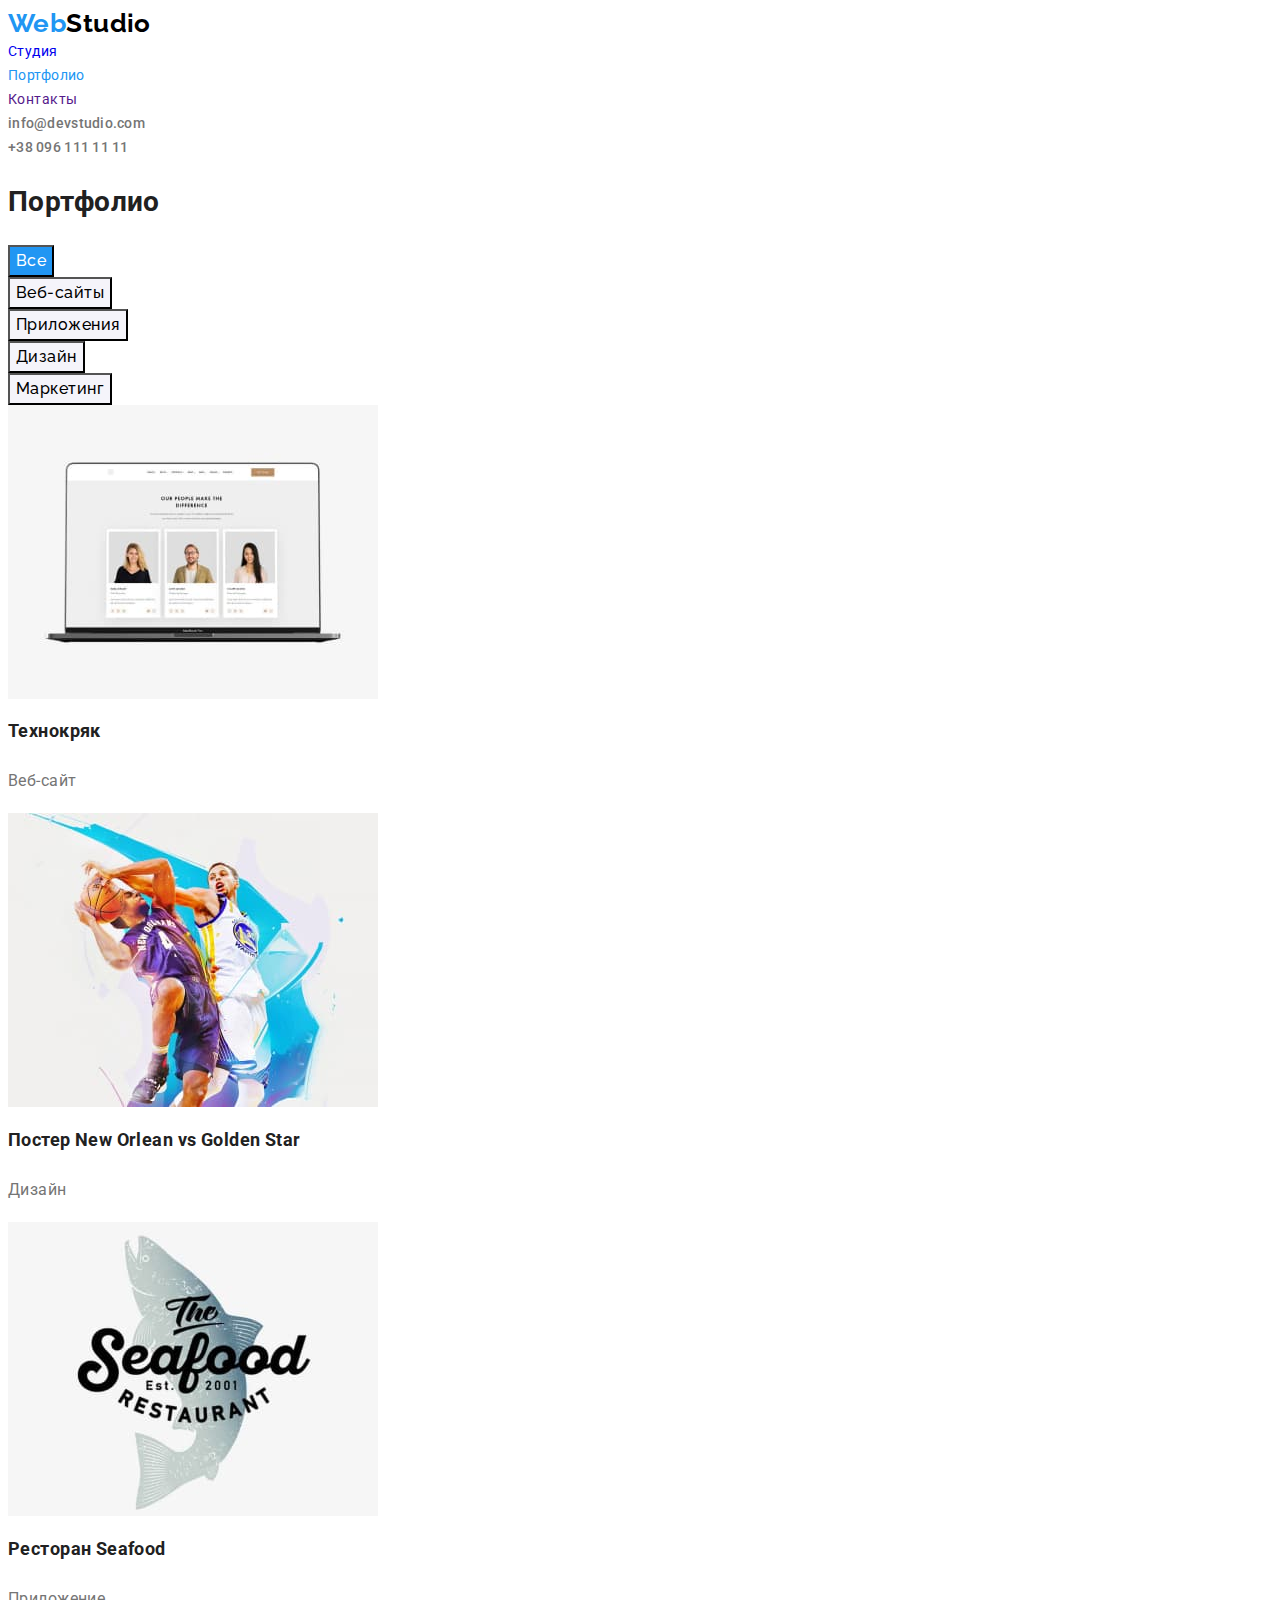
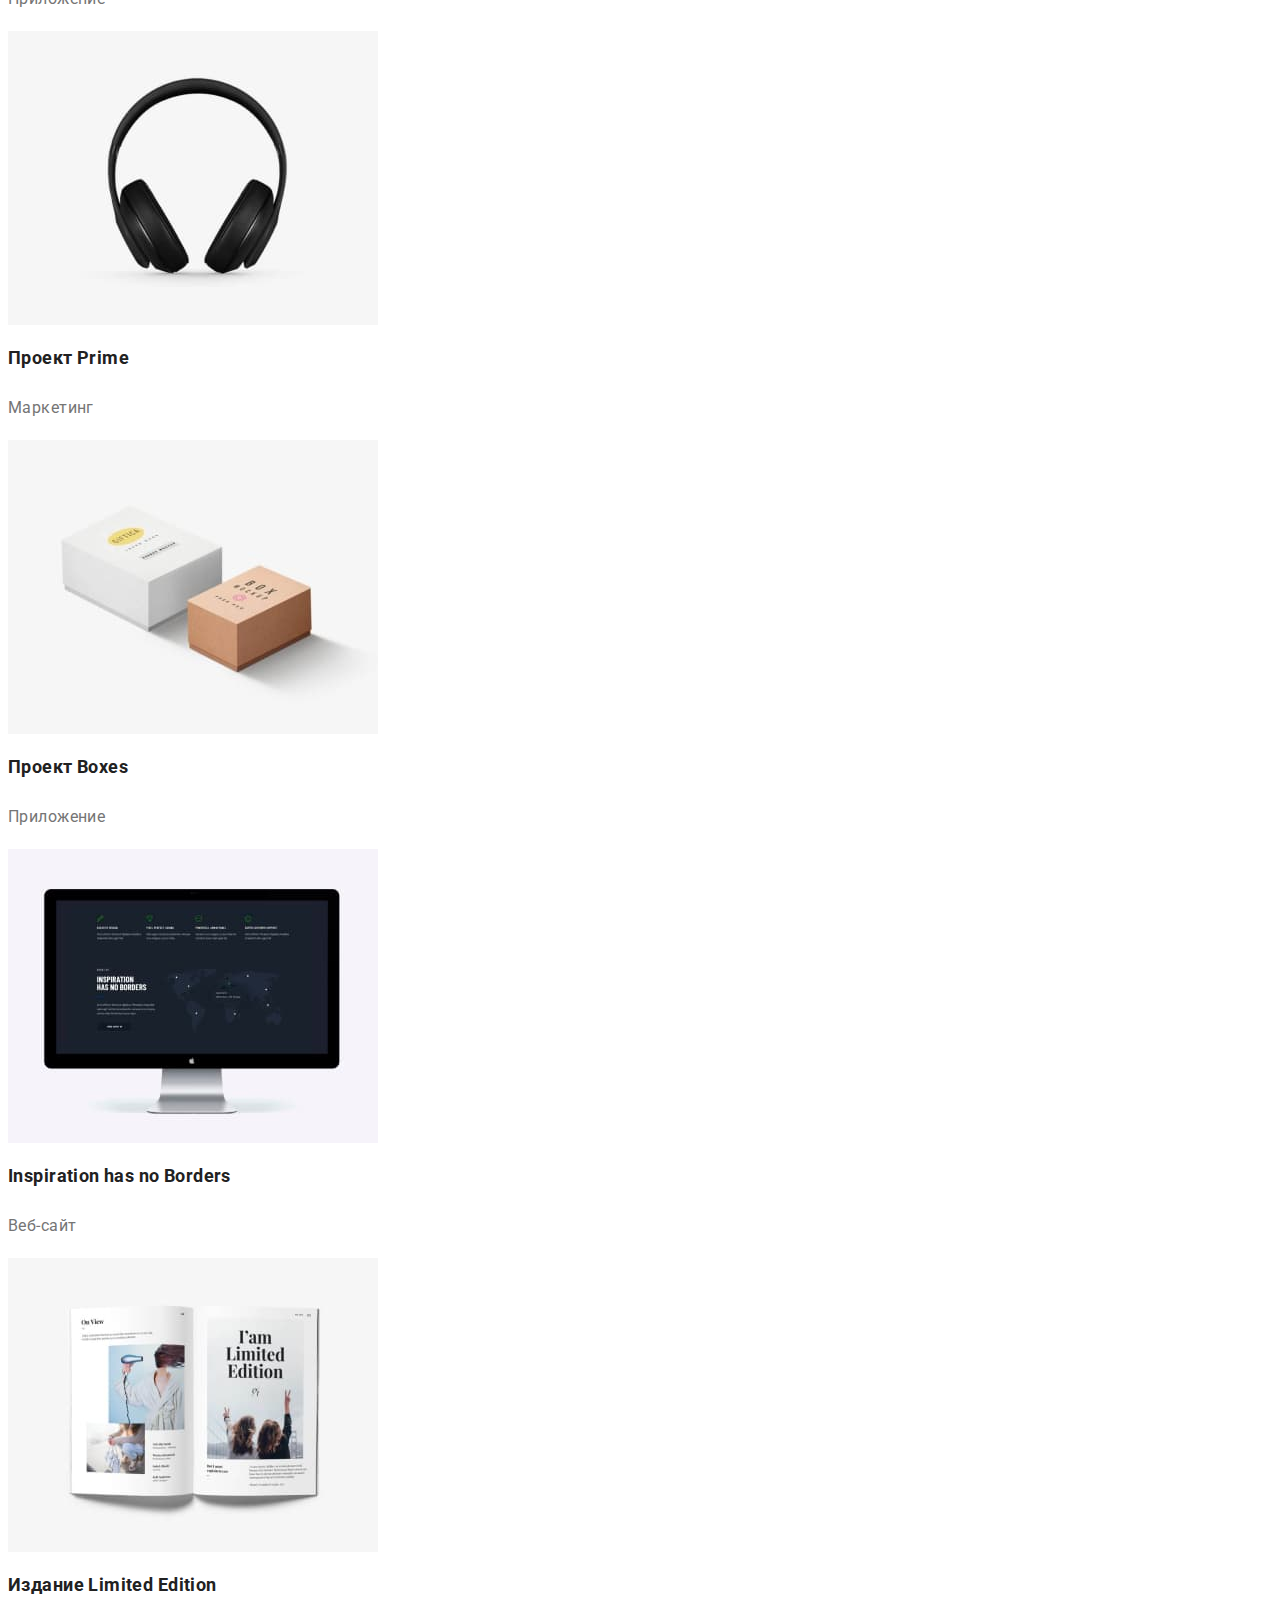
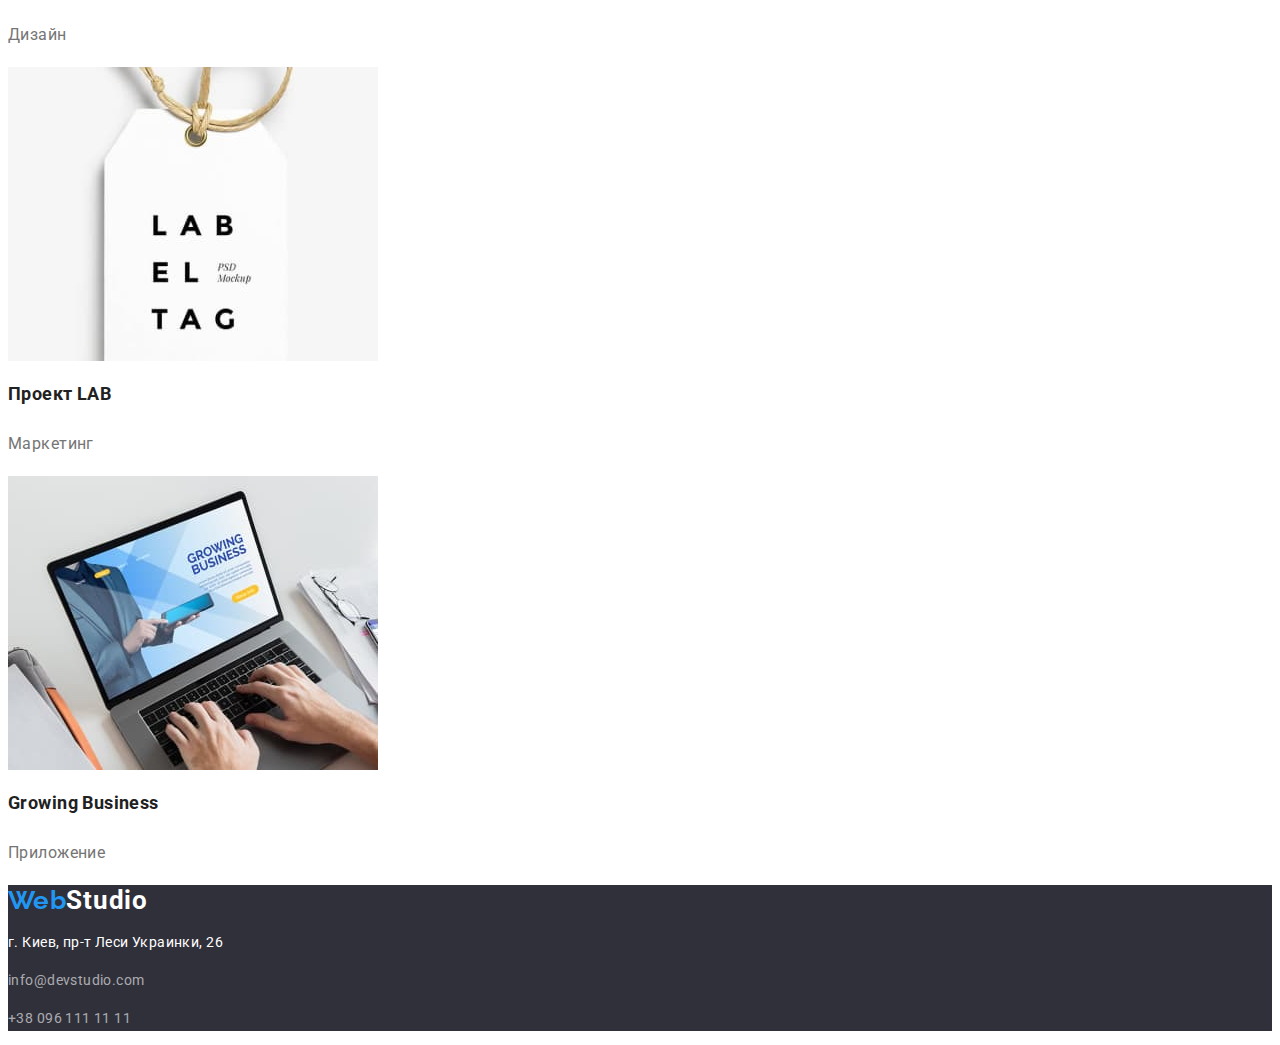
==== portfolio.html @ a6b8d2f9 "Refresh" ====
<!DOCTYPE html>
<html lang="ru">
  <head>
    <meta charset="UTF-8" />
    <meta http-equiv="X-UA-Compatible" content="IE=edge" />
    <meta name="viewport" content="width=device-width, initial-scale=1.0" />
    <title>Портфолио</title>
    <!--Подключение CSS-->
    <link rel="stylesheet" href="./css/styles.css" />
    <!-- Подключение шрифтов с google -->
    <link rel="preconnect" href="https://fonts.googleapis.com" />
    <link rel="preconnect" href="https://fonts.gstatic.com" crossorigin />
    <link
      href="https://fonts.googleapis.com/css2?family=Raleway:wght@700&family=Roboto:wght@400;500;700;900&display=swap"
      rel="stylesheet"
    />
  </head>
  <body>
    <!--Шапка-->
    <header class="head">
      <!--Навигация шапки-->
      <nav class="site-navigation">
        <!--Черный Логотип-->
        <a href="./index.html"
          ><span class="web no-lines">Web</span
          ><span class="studio no-lines">Studio</span></a
        >
        <!--Навигация сайта-->
        <ul class="no-dote">
          <li>
            <a class="nav__text no-lines" href="./index.html">Студия</a>
          </li>
          <li>
            <a class="nav__text no-lines active-page" href="./portfolio.html"
              >Портфолио</a
            >
          </li>
          <li><a class="nav__text no-lines" href="">Контакты</a></li>
        </ul>
      </nav>
      <!--Контакты-->
      <ul class="no-dote">
        <li>
          <a class="contacts no-lines" href="mailto:info@devstudio.com"
            >info@devstudio.com</a
          >
        </li>
        <li>
          <a class="contacts no-lines" href="tel:+380961111111"
            >+38 096 111 11 11</a
          >
        </li>
      </ul>
    </header>
    <!--Основной контент-->
    <main>
      <section>
        <h1 class="visually-hidden">Портфолио</h1>
        <ul class="no-dote">
          <li>
            <button class="button-cursor blue-button" type="button">Все</button>
          </li>
          <li>
            <button class="button-cursor" type="button">Веб-сайты</button>
          </li>
          <li>
            <button class="button-cursor" type="button">Приложения</button>
          </li>
          <li><button class="button-cursor" type="button">Дизайн</button></li>
          <li>
            <button class="button-cursor" type="button">Маркетинг</button>
          </li>
        </ul>
        <ul class="no-dote">
          <li>
            <img
              class="img-block"
              src="./images/tehnokryak.jpg"
              alt="Технокряк"
            />
            <h2 class="project-name">Технокряк</h2>
            <p class="signature-gray">Веб-сайт</p>
          </li>
          <li>
            <img
              class="img-block"
              src="./images/goldenstar.jpg"
              alt="Постер New Orlean vs Golden Star"
            />
            <h2 class="project-name">
              Постер <span lang="en"> New Orlean vs Golden Star</span>
            </h2>
            <p class="signature-gray">Дизайн</p>
          </li>
          <li>
            <img
              class="img-block"
              src="./images/seafood.jpg"
              alt="Ресторан Seafood"
            />
            <h2 class="project-name">
              Ресторан <span lang="en"> Seafood</span>
            </h2>
            <p class="signature-gray">Приложение</p>
          </li>
          <li>
            <img
              class="img-block"
              src="./images/projectprime.jpg"
              alt="Проект Prime"
            />
            <h2 class="project-name">Проект <span lang="en">Prime</span></h2>
            <p class="signature-gray">Маркетинг</p>
          </li>
          <li>
            <img
              class="img-block"
              src="./images/projectbox.jpg"
              alt="Проект Boxes"
            />
            <h2 class="project-name">Проект Boxes</h2>
            <p class="signature-gray">Приложение</p>
          </li>
          <li>
            <img
              class="img-block"
              src="./images/inspiration.jpg"
              alt="Inspiration has no Borders"
            />
            <h2 class="project-name">Inspiration has no Borders</h2>
            <p class="signature-gray">Веб-сайт</p>
          </li>
          <li>
            <img
              class="img-block"
              src="./images/limitededition.jpg"
              alt="Издание Limited Edition"
            />
            <h2 class="project-name">Издание Limited Edition</h2>
            <p class="signature-gray">Дизайн</p>
          </li>
          <li>
            <img
              class="img-block"
              src="./images/projectlab.jpg"
              alt="Проект LAB"
            />
            <h2 class="project-name">Проект LAB</h2>
            <p class="signature-gray">Маркетинг</p>
          </li>
          <li>
            <img
              class="img-block"
              src="./images/growingbusiness.jpg"
              alt="Growing Business"
            />
            <h2 class="project-name">Growing Business</h2>
            <p class="signature-gray">Приложение</p>
          </li>
        </ul>
      </section>
    </main>
    <!--Подвал-->
    <footer class="basment">
      <!-- Белый логотип -->
      <a href="./index.html"
        ><span class="web no-lines">Web</span
        ><span class="studio-basment no-lines">Studio</span></a
      >
      <!-- Нижние контакты -->
      <address>
        <p>
          <a
            class="address-activity no-lines"
            href="https://www.google.com.ua/maps/place/%D0%B1%D1%83%D0%BB.+%D0%9B%D0%B5%D1%81%D0%B8+%D0%A3%D0%BA%D1%80%D0%B0%D0%B8%D0%BD%D0%BA%D0%B8,+26,+%D0%9A%D0%B8%D0%B5%D0%B2,+02000/@50.4265841,30.5361971,17z/data=!3m1!4b1!4m5!3m4!1s0x40d4cf0e033ecbe9:0x57a4dffefec77da0!8m2!3d50.4265807!4d30.5383858?hl=ru&authuser=0"
            >г. Киев, пр-т Леси Украинки, 26</a
          >
        </p>
        <p>
          <a class="contacts-basment no-lines" href="mailto:info@devstudio.com"
            >info@devstudio.com</a
          >
        </p>
        <p>
          <a class="contacts-basment no-lines" href="tel:+380961111111"
            >+38 096 111 11 11</a
          >
        </p>
      </address>
    </footer>
  </body>
</html>
---- css/styles.css ----
/* Палитра */
/* Цвет основного текста #212121*/
/* Вторичный цвет текста #757575*/
/* Троичный цвет текста rgba(255, 255, 255, 0.6); */
/* Цвет действия #2196F3*/
/* Белый цвет текста #FFFFFF*/
/* Основной фон #ffffff*/
/* Вторичный фон #E5E5E5; */
/* Дополнительный фон #2F303A; */

html {
  box-sizing: border-box;
}
*,
*::before,
*::after {
  box-sizing: border-box;
}
:root {
  --main-text-color: #212121;
  --brand-color: #2196f3;
  --second-text-color: #757575;
  --white-color: #ffffff;
}
body {
  color: var(--main-text-color);
  font-family: "roboto", sans-serif;
  font-weight: 400;
  font-size: 14px;
  line-height: 1.71;
  letter-spacing: 0.03em;
  background-color: var(--white-color);
}

/* img делаем блочным */
.img-block {
  display: block;
  max-width: 100%;
  height: auto;
}
/*  */
.no-lines {
  /* Забираем декоративные линии */
  text-decoration: none;
  /* Забираем декоративные линии */
  display: inline-block;
}

/* Забираем вид маркера и отступы*/
.no-dote {
  list-style-type: none;
  margin: 0;
  padding: 0;
}

/*Шапка*/
/*Navigation*/
/*Logotyp*/
.web,
.studio {
  text-decoration: none;
  font-family: Raleway;
  font-weight: bold;
  font-size: 26px;
  line-height: 1.2;
}
.web {
  color: var(--brand-color);
}
.studio {
  color: #000000;
}
.nav-text {
  color: var(--main-text-color);
  font-style: normal;
  font-weight: 500;
  font-size: 14px;
  line-height: 1.14;
  letter-spacing: 0.02em;
}
.active-page {
  color: var(--brand-color);
}

.nav-text:hover,
.nav-text:focus {
  color: var(--brand-color);
}

.contacts {
  text-decoration: none;
  font-style: normal;
  font-weight: 500;
  font-size: 14px;
  line-height: 1.14;
  letter-spacing: 0.02em;
  color: var(--second-text-color);
}
.contacts:hover,
.contacts:focus {
  color: var(--brand-color);
}
.mail-contact
/*Студия*/
/*Баннер*/
.banner {
  background-color: #2f303a;
}
.banner-color {
  background-color: #2f303a;
}
.main-studio-header {
  font-weight: 900;
  font-size: 44px;
  line-height: 1.36;
  text-align: center;
  letter-spacing: 0.06em;
  text-transform: uppercase;
  color: var(--white-color);
}
.banner-button {
  letter-spacing: 0.06em;
  font-weight: bold;
  font-size: 16px;
  line-height: 1.87;
  align-items: center;

  background: var(--brand-color);
}
.text-shadow {
  color: var(--white-color);
}
.text-shadow:hover,
.text-shadow:focus {
  text-shadow: 0px 4px 4px rgba(0, 0, 0, 0.25), 0px 4px 4px rgba(0, 0, 0, 0.25);
}

/*Основные принципы*/

.second-header {
  font-weight: bold;
  font-size: 14px;
  line-height: 1.14;
}
.principles-description {
  font-size: 14px;
  line-height: 1.71;
  letter-spacing: 0.03em;
  color: var(--second-text-color);
}
/*Чем мы занимаемся*/
/* Наша команда */
.about-workers {
  background-color: #f5f4fa;
}
.section-header-text {
  font-weight: bold;
  font-size: 36px;
  line-height: 1.17;
  text-align: center;
  letter-spacing: 0.03em;
}
.worker-name {
  font-weight: 500;
  font-size: 16px;
  line-height: 1.18;
  text-align: center;
  letter-spacing: 0.03em;
}
.position {
  font-size: 16px;
  line-height: 1.18;
  text-align: center;
  letter-spacing: 0.03em;
  color: var(--second-text-color);
}
/*Подвал*/
.basment {
  background: #2f303a;
}

.address-activity {
  font-style: normal;
  font-size: 14px;
  line-height: 1.71;
  letter-spacing: 0.03em;
  color: var(--white-color);
}
.address-activity:hover,
.address-activity:focus {
  color: var(--brand-color);
}
.contacts-basment {
  font-style: normal;
  font-size: 14px;
  line-height: 1.71;
  letter-spacing: 0.03em;
  color: rgba(255, 255, 255, 0.6);
}
.contacts-basment:hover,
.contacts-basment:focus {
  color: var(--brand-color);
}
.studio-basment {
  font-weight: bold;
  font-size: 26px;
  line-height: 1.19;
  letter-spacing: 0.03em;
  color: var(--white-color);
}
/*Портфолио*/
.button-cursor {
  font-family: Raleway;
  background-color: #f5f4fa;
  font-style: normal;
  font-weight: 500;
  font-size: 16px;
  line-height: 1.62;
  text-align: center;
  letter-spacing: 0.03em;
}
.blue-button {
  background-color: var(--brand-color);
  color: var(--white-color);
}
.button-cursor:hover,
.button-cursor:focus {
  background-color: var(--brand-color);
  color: var(--white-color);
}
.project-name {
  font-weight: bold;
  font-size: 18px;
  line-height: 2;
}

.signature-gray {
  color: var(--second-text-color);
  font-size: 16px;
  line-height: 2;
}
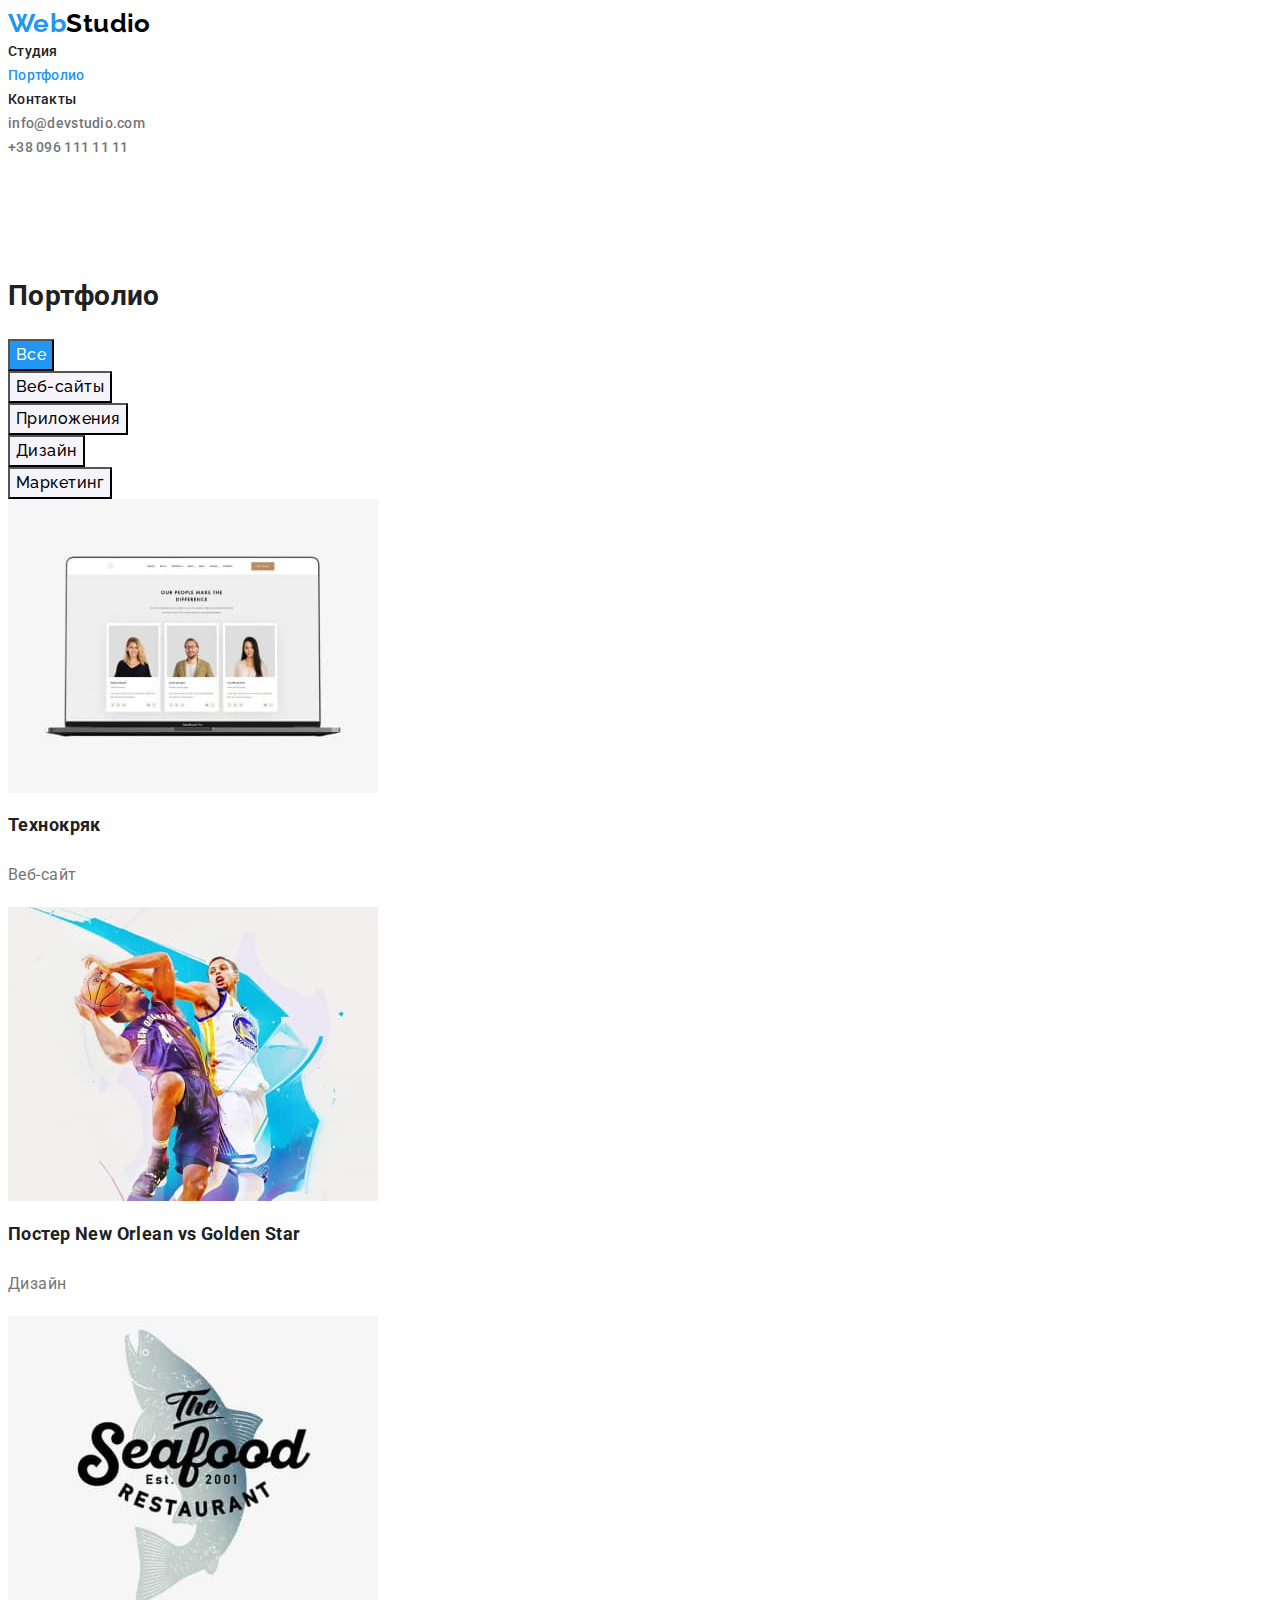
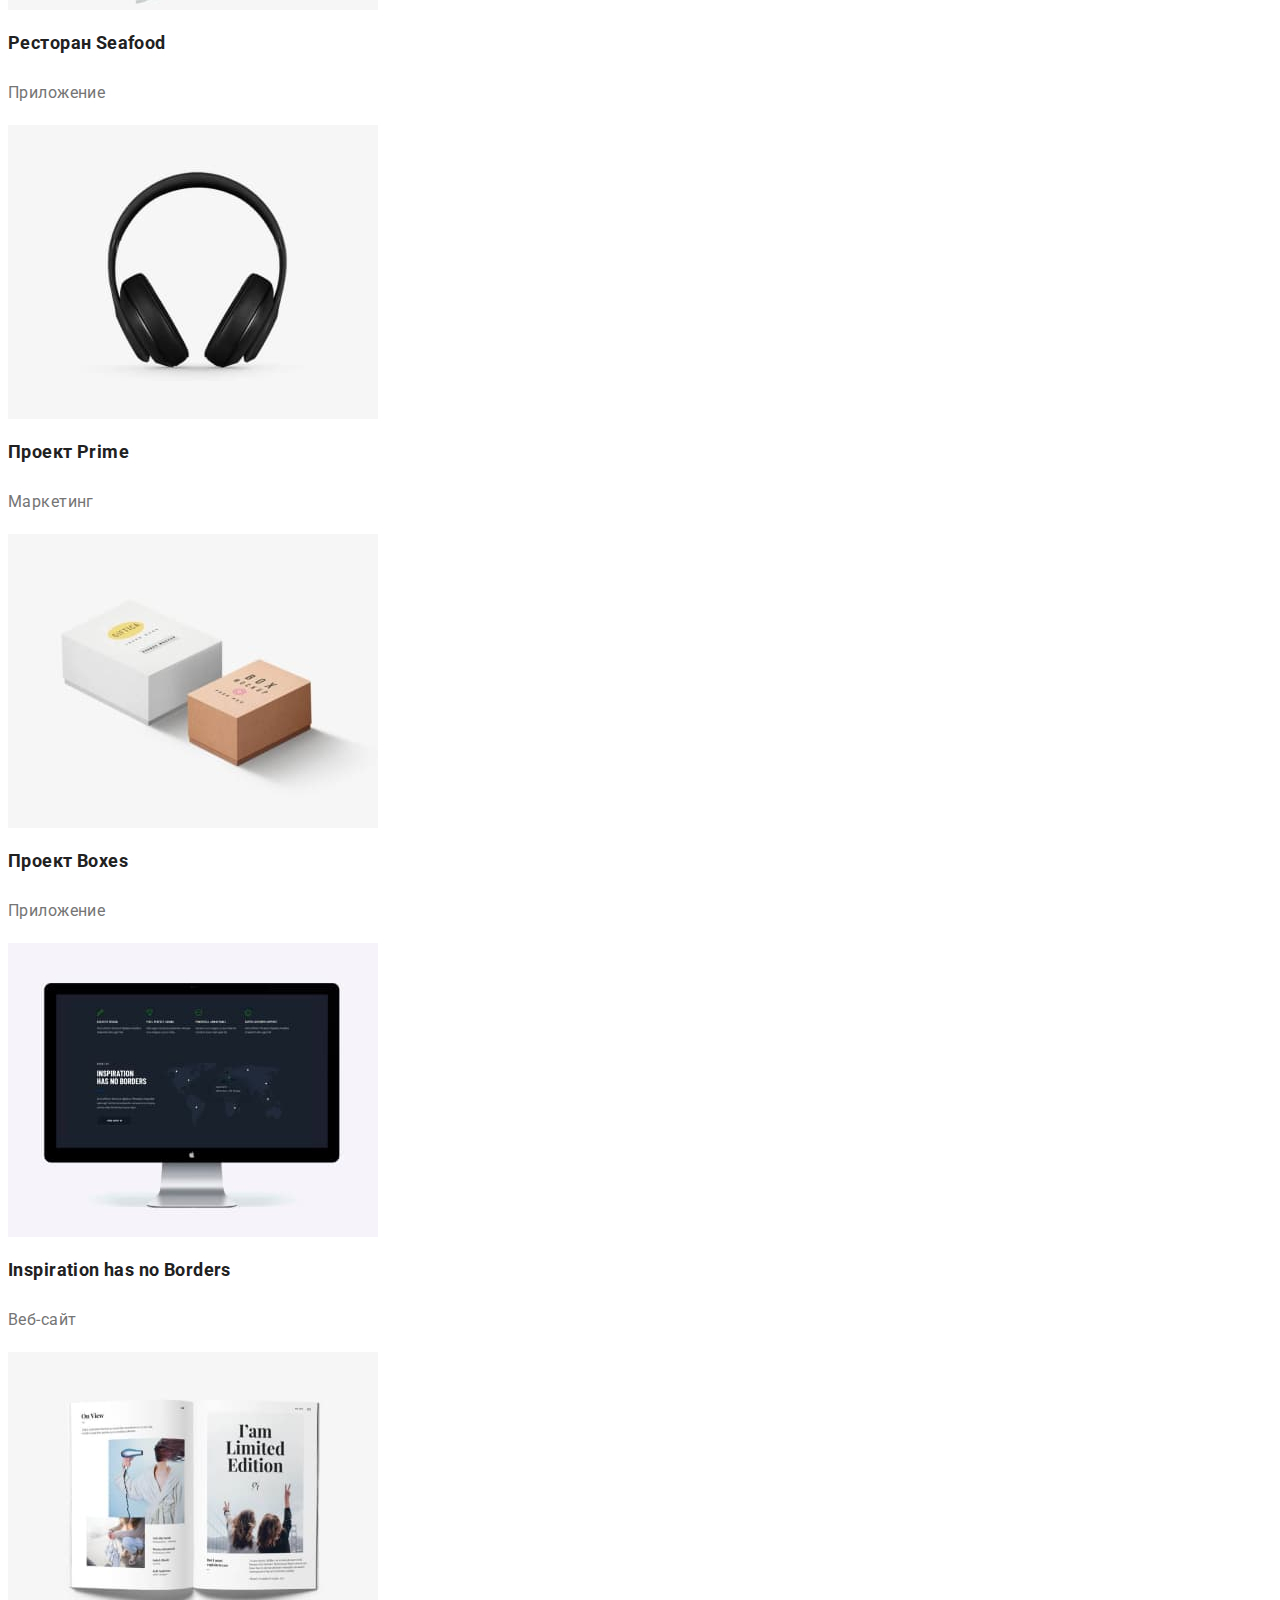
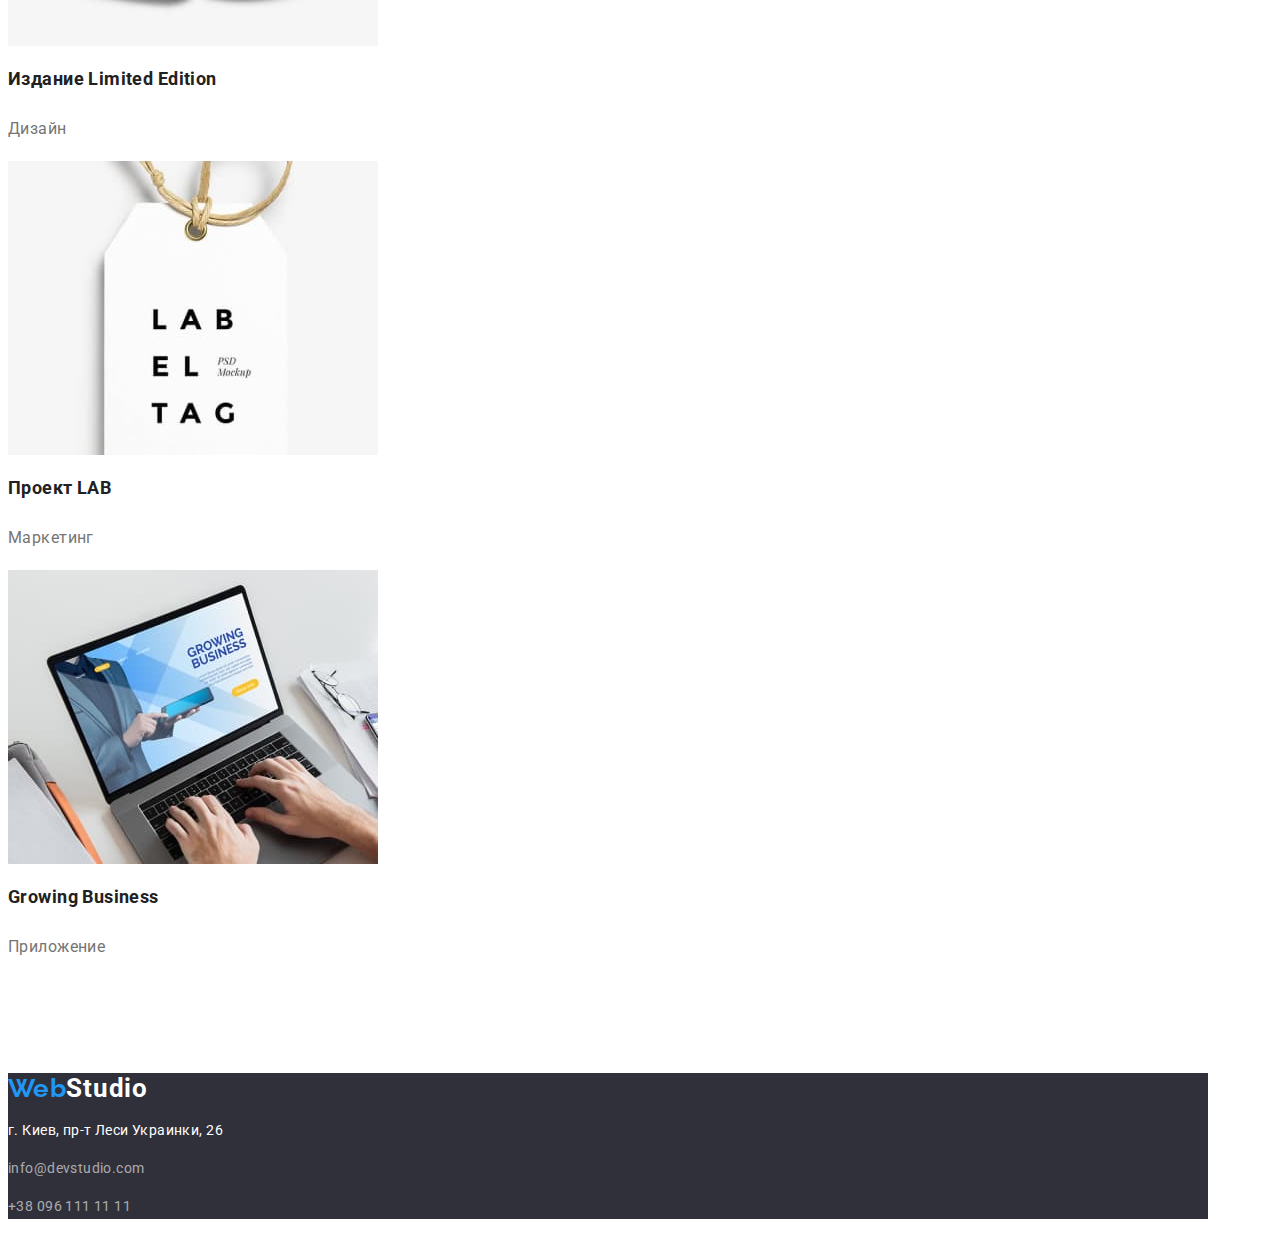
==== commit 9fe47169: "Main geometry" ====
--- a/portfolio.html
+++ b/portfolio.html
@@ -6,6 +6,10 @@
     <meta name="viewport" content="width=device-width, initial-scale=1.0" />
     <title>Портфолио</title>
     <!--Подключение CSS-->
+    <link
+      rel="stylesheet"
+      href="https://github.com/sindresorhus/modern-normalize/blob/main/modern-normalize.css"
+    />
     <link rel="stylesheet" href="./css/styles.css" />
     <!-- Подключение шрифтов с google -->
     <link rel="preconnect" href="https://fonts.googleapis.com" />
@@ -15,7 +19,7 @@
       rel="stylesheet"
     />
   </head>
-  <body>
+  <body class="container">
     <!--Шапка-->
     <header class="head">
       <!--Навигация шапки-->
@@ -28,14 +32,14 @@
         <!--Навигация сайта-->
         <ul class="no-dote">
           <li>
-            <a class="nav__text no-lines" href="./index.html">Студия</a>
+            <a class="nav-text no-lines" href="./index.html">Студия</a>
           </li>
           <li>
-            <a class="nav__text no-lines active-page" href="./portfolio.html"
+            <a class="nav-text no-lines active-page" href="./portfolio.html"
               >Портфолио</a
             >
           </li>
-          <li><a class="nav__text no-lines" href="">Контакты</a></li>
+          <li><a class="nav-text no-lines" href="">Контакты</a></li>
         </ul>
       </nav>
       <!--Контакты-->
@@ -54,7 +58,7 @@
     </header>
     <!--Основной контент-->
     <main>
-      <section>
+      <section class="section">
         <h1 class="visually-hidden">Портфолио</h1>
         <ul class="no-dote">
           <li>
--- a/css/styles.css
+++ b/css/styles.css
@@ -31,6 +31,9 @@
   letter-spacing: 0.03em;
   background-color: var(--white-color);
 }
+.container {
+  width: 1200px;
+}
 
 /* img делаем блочным */
 .img-block {
@@ -209,6 +212,10 @@
   color: var(--white-color);
 }
 /*Портфолио*/
+.section {
+  padding-top: 94px;
+  padding-bottom: 94px;
+}
 .button-cursor {
   font-family: Raleway;
   background-color: #f5f4fa;
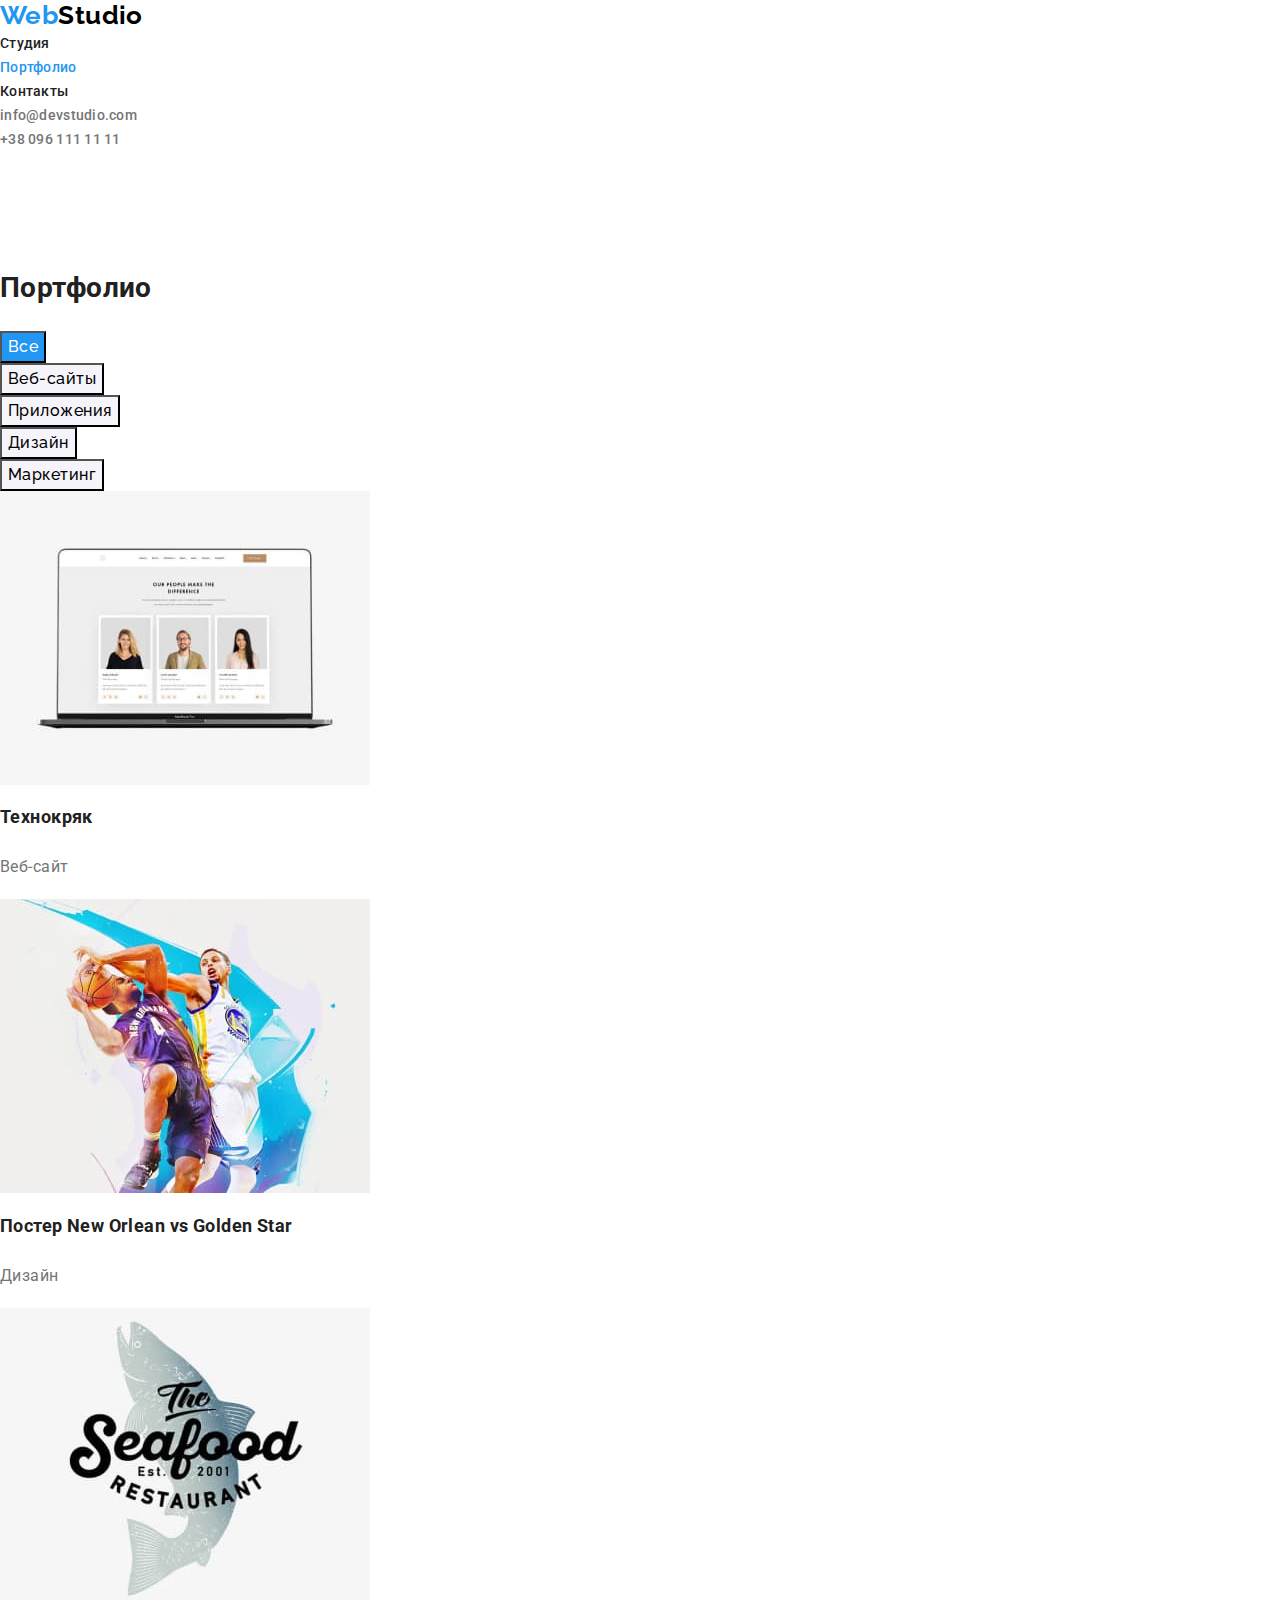
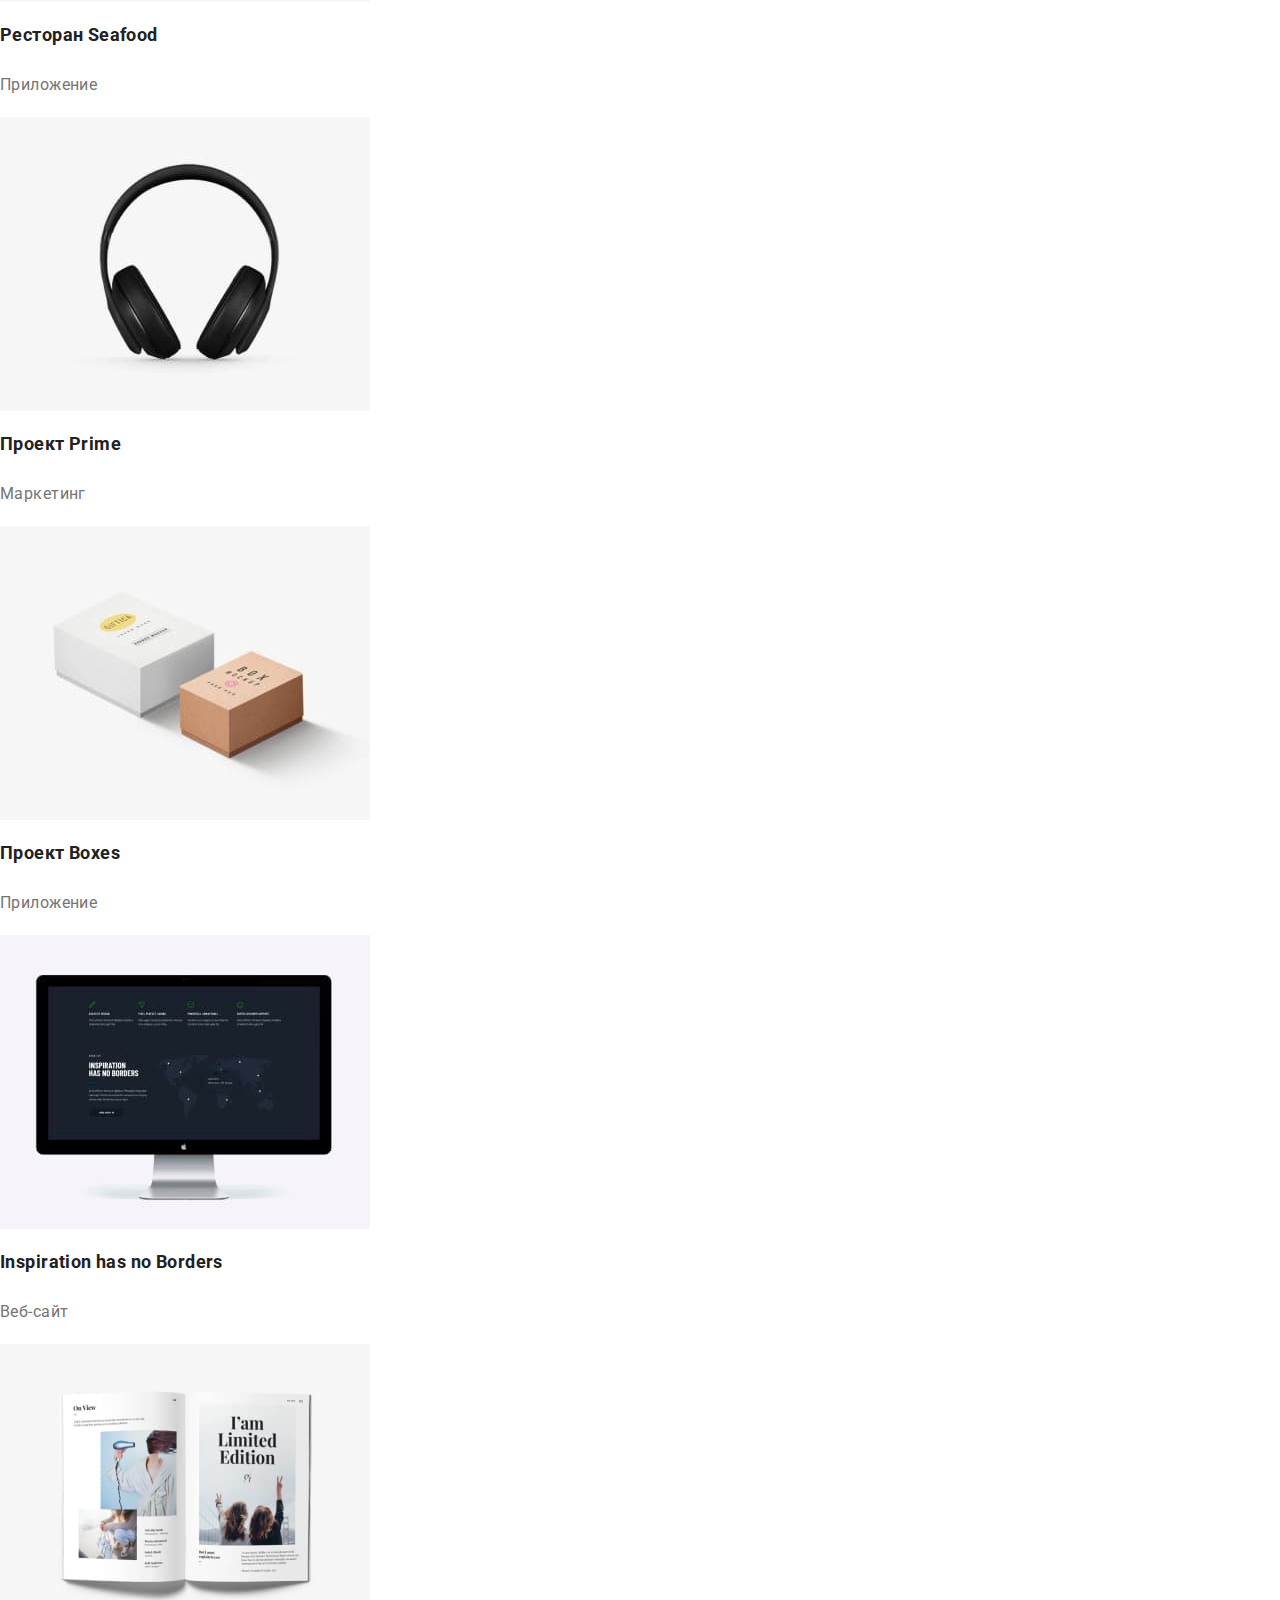
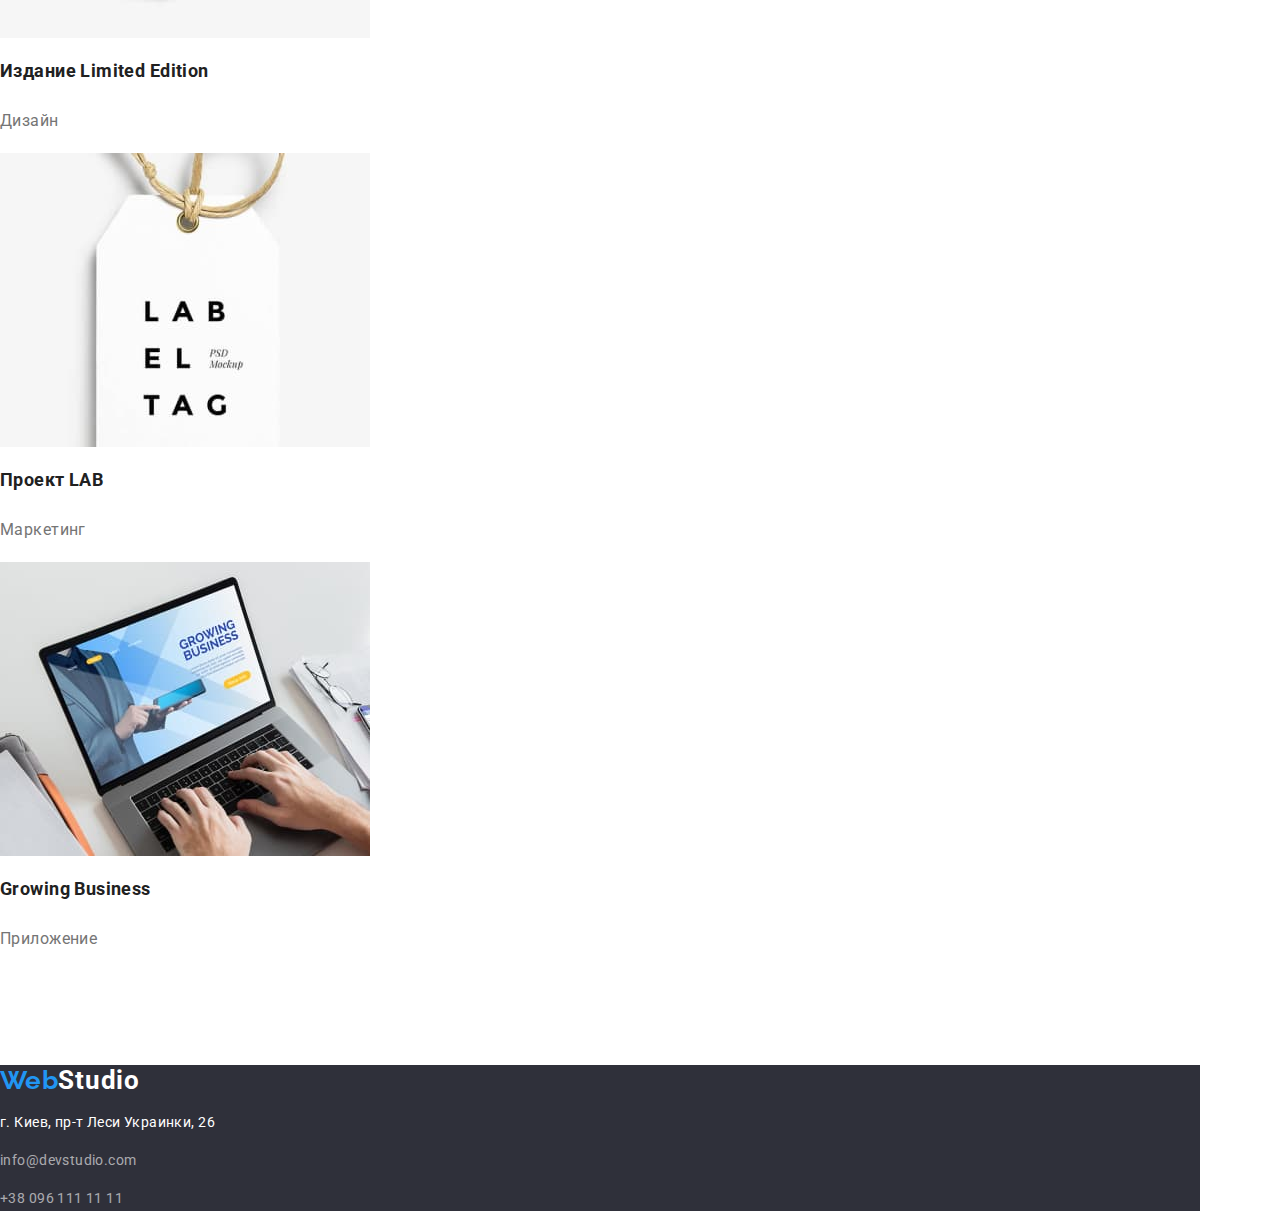
==== commit 519ac24e: "Normalize, sizing" ====
--- a/portfolio.html
+++ b/portfolio.html
@@ -8,7 +8,7 @@
     <!--Подключение CSS-->
     <link
       rel="stylesheet"
-      href="https://github.com/sindresorhus/modern-normalize/blob/main/modern-normalize.css"
+      href="https://cdnjs.cloudflare.com/ajax/libs/modern-normalize/1.1.0/modern-normalize.min.css"
     />
     <link rel="stylesheet" href="./css/styles.css" />
     <!-- Подключение шрифтов с google -->
@@ -19,178 +19,184 @@
       rel="stylesheet"
     />
   </head>
-  <body class="container">
-    <!--Шапка-->
-    <header class="head">
-      <!--Навигация шапки-->
-      <nav class="site-navigation">
-        <!--Черный Логотип-->
+  <body>
+    <div class="container">
+      <!--Шапка-->
+      <header class="head">
+        <!--Навигация шапки-->
+        <nav class="site-navigation">
+          <!--Черный Логотип-->
+          <a href="./index.html"
+            ><span class="web no-lines">Web</span
+            ><span class="studio no-lines">Studio</span></a
+          >
+          <!--Навигация сайта-->
+          <ul class="no-dote">
+            <li>
+              <a class="nav-text no-lines" href="./index.html">Студия</a>
+            </li>
+            <li>
+              <a class="nav-text no-lines active-page" href="./portfolio.html"
+                >Портфолио</a
+              >
+            </li>
+            <li><a class="nav-text no-lines" href="">Контакты</a></li>
+          </ul>
+        </nav>
+        <!--Контакты-->
+        <ul class="no-dote">
+          <li>
+            <a class="contacts no-lines" href="mailto:info@devstudio.com"
+              >info@devstudio.com</a
+            >
+          </li>
+          <li>
+            <a class="contacts no-lines" href="tel:+380961111111"
+              >+38 096 111 11 11</a
+            >
+          </li>
+        </ul>
+      </header>
+      <!--Основной контент-->
+      <main>
+        <section class="section">
+          <h1 class="visually-hidden">Портфолио</h1>
+          <ul class="no-dote">
+            <li>
+              <button class="button-cursor blue-button" type="button">
+                Все
+              </button>
+            </li>
+            <li>
+              <button class="button-cursor" type="button">Веб-сайты</button>
+            </li>
+            <li>
+              <button class="button-cursor" type="button">Приложения</button>
+            </li>
+            <li><button class="button-cursor" type="button">Дизайн</button></li>
+            <li>
+              <button class="button-cursor" type="button">Маркетинг</button>
+            </li>
+          </ul>
+          <ul class="no-dote">
+            <li>
+              <img
+                class="img-block"
+                src="./images/tehnokryak.jpg"
+                alt="Технокряк"
+              />
+              <h2 class="project-name">Технокряк</h2>
+              <p class="signature-gray">Веб-сайт</p>
+            </li>
+            <li>
+              <img
+                class="img-block"
+                src="./images/goldenstar.jpg"
+                alt="Постер New Orlean vs Golden Star"
+              />
+              <h2 class="project-name">
+                Постер <span lang="en"> New Orlean vs Golden Star</span>
+              </h2>
+              <p class="signature-gray">Дизайн</p>
+            </li>
+            <li>
+              <img
+                class="img-block"
+                src="./images/seafood.jpg"
+                alt="Ресторан Seafood"
+              />
+              <h2 class="project-name">
+                Ресторан <span lang="en"> Seafood</span>
+              </h2>
+              <p class="signature-gray">Приложение</p>
+            </li>
+            <li>
+              <img
+                class="img-block"
+                src="./images/projectprime.jpg"
+                alt="Проект Prime"
+              />
+              <h2 class="project-name">Проект <span lang="en">Prime</span></h2>
+              <p class="signature-gray">Маркетинг</p>
+            </li>
+            <li>
+              <img
+                class="img-block"
+                src="./images/projectbox.jpg"
+                alt="Проект Boxes"
+              />
+              <h2 class="project-name">Проект Boxes</h2>
+              <p class="signature-gray">Приложение</p>
+            </li>
+            <li>
+              <img
+                class="img-block"
+                src="./images/inspiration.jpg"
+                alt="Inspiration has no Borders"
+              />
+              <h2 class="project-name">Inspiration has no Borders</h2>
+              <p class="signature-gray">Веб-сайт</p>
+            </li>
+            <li>
+              <img
+                class="img-block"
+                src="./images/limitededition.jpg"
+                alt="Издание Limited Edition"
+              />
+              <h2 class="project-name">Издание Limited Edition</h2>
+              <p class="signature-gray">Дизайн</p>
+            </li>
+            <li>
+              <img
+                class="img-block"
+                src="./images/projectlab.jpg"
+                alt="Проект LAB"
+              />
+              <h2 class="project-name">Проект LAB</h2>
+              <p class="signature-gray">Маркетинг</p>
+            </li>
+            <li>
+              <img
+                class="img-block"
+                src="./images/growingbusiness.jpg"
+                alt="Growing Business"
+              />
+              <h2 class="project-name">Growing Business</h2>
+              <p class="signature-gray">Приложение</p>
+            </li>
+          </ul>
+        </section>
+      </main>
+      <!--Подвал-->
+      <footer class="basment">
+        <!-- Белый логотип -->
         <a href="./index.html"
           ><span class="web no-lines">Web</span
-          ><span class="studio no-lines">Studio</span></a
+          ><span class="studio-basment no-lines">Studio</span></a
         >
-        <!--Навигация сайта-->
-        <ul class="no-dote">
-          <li>
-            <a class="nav-text no-lines" href="./index.html">Студия</a>
-          </li>
-          <li>
-            <a class="nav-text no-lines active-page" href="./portfolio.html"
-              >Портфолио</a
-            >
-          </li>
-          <li><a class="nav-text no-lines" href="">Контакты</a></li>
-        </ul>
-      </nav>
-      <!--Контакты-->
-      <ul class="no-dote">
-        <li>
-          <a class="contacts no-lines" href="mailto:info@devstudio.com"
-            >info@devstudio.com</a
-          >
-        </li>
-        <li>
-          <a class="contacts no-lines" href="tel:+380961111111"
-            >+38 096 111 11 11</a
-          >
-        </li>
-      </ul>
-    </header>
-    <!--Основной контент-->
-    <main>
-      <section class="section">
-        <h1 class="visually-hidden">Портфолио</h1>
-        <ul class="no-dote">
-          <li>
-            <button class="button-cursor blue-button" type="button">Все</button>
-          </li>
-          <li>
-            <button class="button-cursor" type="button">Веб-сайты</button>
-          </li>
-          <li>
-            <button class="button-cursor" type="button">Приложения</button>
-          </li>
-          <li><button class="button-cursor" type="button">Дизайн</button></li>
-          <li>
-            <button class="button-cursor" type="button">Маркетинг</button>
-          </li>
-        </ul>
-        <ul class="no-dote">
-          <li>
-            <img
-              class="img-block"
-              src="./images/tehnokryak.jpg"
-              alt="Технокряк"
-            />
-            <h2 class="project-name">Технокряк</h2>
-            <p class="signature-gray">Веб-сайт</p>
-          </li>
-          <li>
-            <img
-              class="img-block"
-              src="./images/goldenstar.jpg"
-              alt="Постер New Orlean vs Golden Star"
-            />
-            <h2 class="project-name">
-              Постер <span lang="en"> New Orlean vs Golden Star</span>
-            </h2>
-            <p class="signature-gray">Дизайн</p>
-          </li>
-          <li>
-            <img
-              class="img-block"
-              src="./images/seafood.jpg"
-              alt="Ресторан Seafood"
-            />
-            <h2 class="project-name">
-              Ресторан <span lang="en"> Seafood</span>
-            </h2>
-            <p class="signature-gray">Приложение</p>
-          </li>
-          <li>
-            <img
-              class="img-block"
-              src="./images/projectprime.jpg"
-              alt="Проект Prime"
-            />
-            <h2 class="project-name">Проект <span lang="en">Prime</span></h2>
-            <p class="signature-gray">Маркетинг</p>
-          </li>
-          <li>
-            <img
-              class="img-block"
-              src="./images/projectbox.jpg"
-              alt="Проект Boxes"
-            />
-            <h2 class="project-name">Проект Boxes</h2>
-            <p class="signature-gray">Приложение</p>
-          </li>
-          <li>
-            <img
-              class="img-block"
-              src="./images/inspiration.jpg"
-              alt="Inspiration has no Borders"
-            />
-            <h2 class="project-name">Inspiration has no Borders</h2>
-            <p class="signature-gray">Веб-сайт</p>
-          </li>
-          <li>
-            <img
-              class="img-block"
-              src="./images/limitededition.jpg"
-              alt="Издание Limited Edition"
-            />
-            <h2 class="project-name">Издание Limited Edition</h2>
-            <p class="signature-gray">Дизайн</p>
-          </li>
-          <li>
-            <img
-              class="img-block"
-              src="./images/projectlab.jpg"
-              alt="Проект LAB"
-            />
-            <h2 class="project-name">Проект LAB</h2>
-            <p class="signature-gray">Маркетинг</p>
-          </li>
-          <li>
-            <img
-              class="img-block"
-              src="./images/growingbusiness.jpg"
-              alt="Growing Business"
-            />
-            <h2 class="project-name">Growing Business</h2>
-            <p class="signature-gray">Приложение</p>
-          </li>
-        </ul>
-      </section>
-    </main>
-    <!--Подвал-->
-    <footer class="basment">
-      <!-- Белый логотип -->
-      <a href="./index.html"
-        ><span class="web no-lines">Web</span
-        ><span class="studio-basment no-lines">Studio</span></a
-      >
-      <!-- Нижние контакты -->
-      <address>
-        <p>
-          <a
-            class="address-activity no-lines"
-            href="https://www.google.com.ua/maps/place/%D0%B1%D1%83%D0%BB.+%D0%9B%D0%B5%D1%81%D0%B8+%D0%A3%D0%BA%D1%80%D0%B0%D0%B8%D0%BD%D0%BA%D0%B8,+26,+%D0%9A%D0%B8%D0%B5%D0%B2,+02000/@50.4265841,30.5361971,17z/data=!3m1!4b1!4m5!3m4!1s0x40d4cf0e033ecbe9:0x57a4dffefec77da0!8m2!3d50.4265807!4d30.5383858?hl=ru&authuser=0"
-            >г. Киев, пр-т Леси Украинки, 26</a
-          >
-        </p>
-        <p>
-          <a class="contacts-basment no-lines" href="mailto:info@devstudio.com"
-            >info@devstudio.com</a
-          >
-        </p>
-        <p>
-          <a class="contacts-basment no-lines" href="tel:+380961111111"
-            >+38 096 111 11 11</a
-          >
-        </p>
-      </address>
-    </footer>
+        <!-- Нижние контакты -->
+        <address>
+          <p>
+            <a
+              class="address-activity no-lines"
+              href="https://www.google.com.ua/maps/place/%D0%B1%D1%83%D0%BB.+%D0%9B%D0%B5%D1%81%D0%B8+%D0%A3%D0%BA%D1%80%D0%B0%D0%B8%D0%BD%D0%BA%D0%B8,+26,+%D0%9A%D0%B8%D0%B5%D0%B2,+02000/@50.4265841,30.5361971,17z/data=!3m1!4b1!4m5!3m4!1s0x40d4cf0e033ecbe9:0x57a4dffefec77da0!8m2!3d50.4265807!4d30.5383858?hl=ru&authuser=0"
+              >г. Киев, пр-т Леси Украинки, 26</a
+            >
+          </p>
+          <p>
+            <a
+              class="contacts-basment no-lines"
+              href="mailto:info@devstudio.com"
+              >info@devstudio.com</a
+            >
+          </p>
+          <p>
+            <a class="contacts-basment no-lines" href="tel:+380961111111"
+              >+38 096 111 11 11</a
+            >
+          </p>
+        </address>
+      </footer>
+    </div>
   </body>
 </html>
--- a/css/styles.css
+++ b/css/styles.css
@@ -8,14 +8,6 @@
 /* Вторичный фон #E5E5E5; */
 /* Дополнительный фон #2F303A; */
 
-html {
-  box-sizing: border-box;
-}
-*,
-*::before,
-*::after {
-  box-sizing: border-box;
-}
 :root {
   --main-text-color: #212121;
   --brand-color: #2196f3;
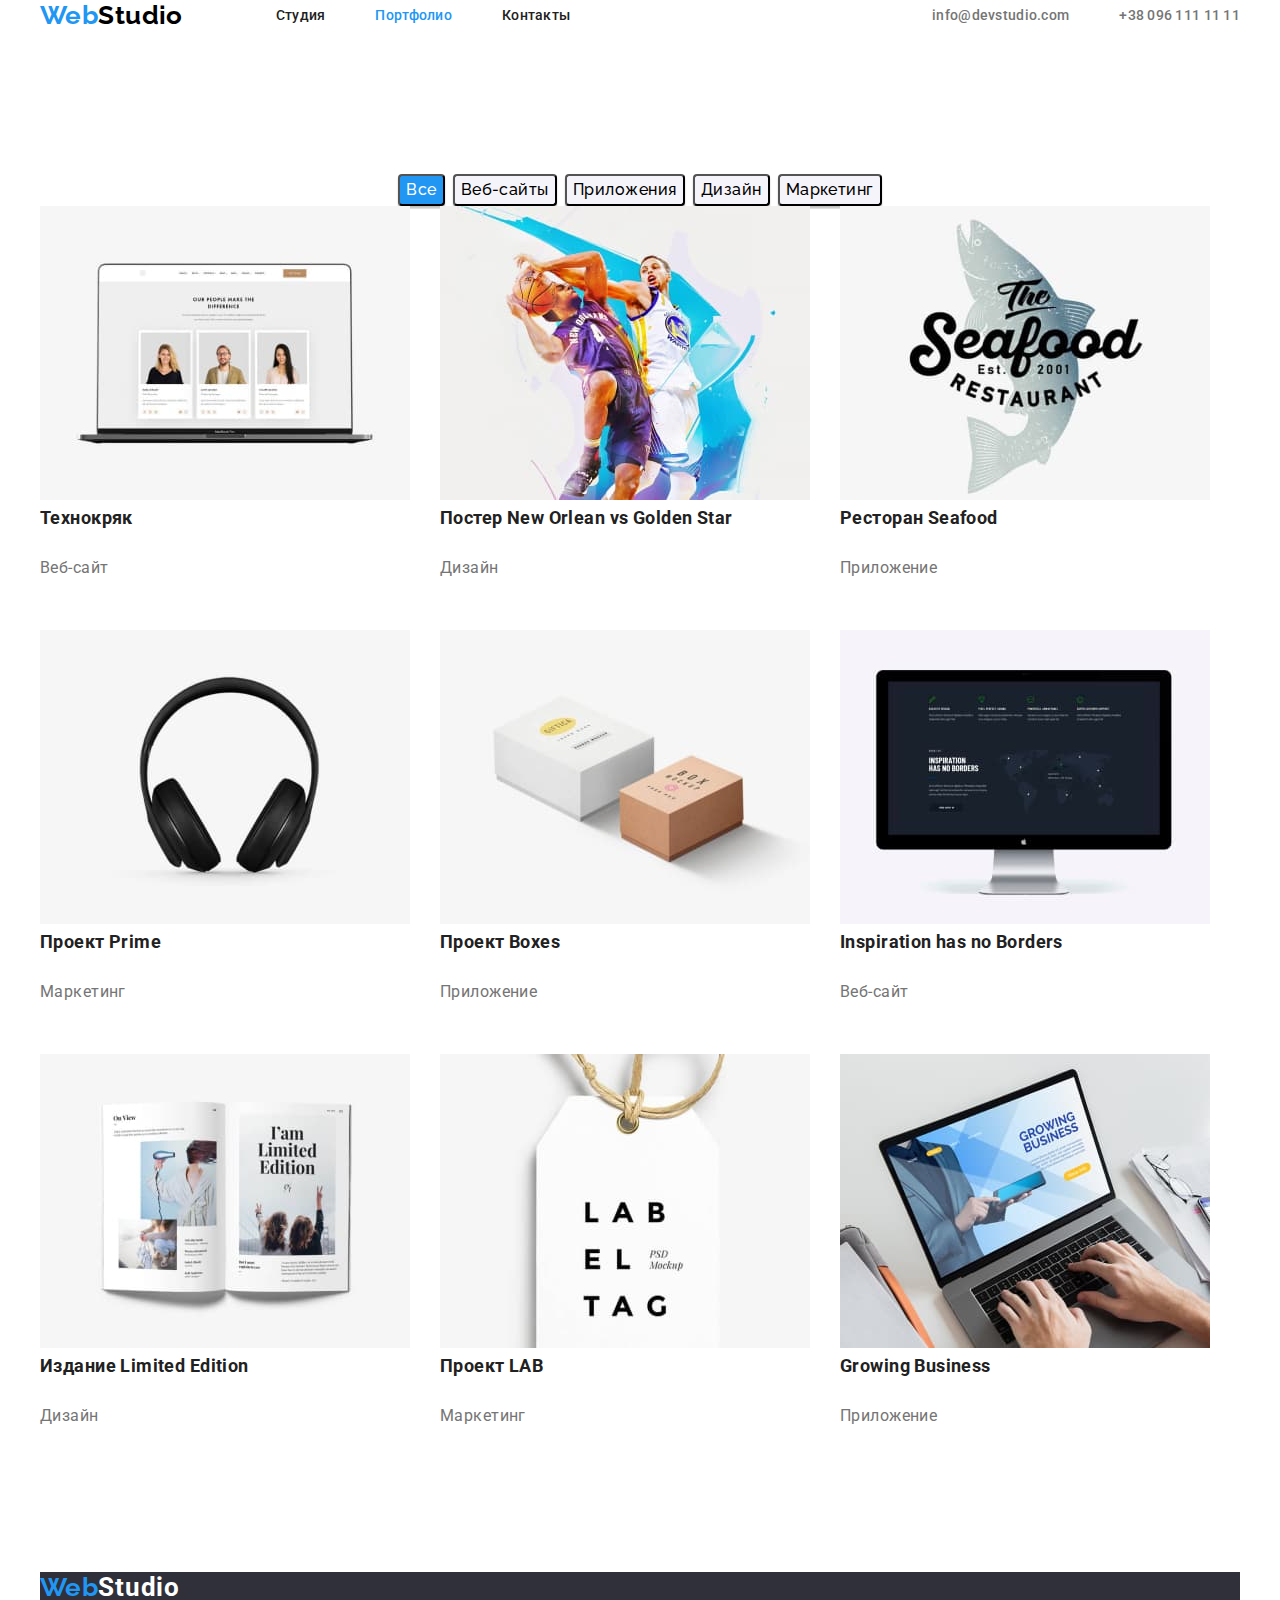
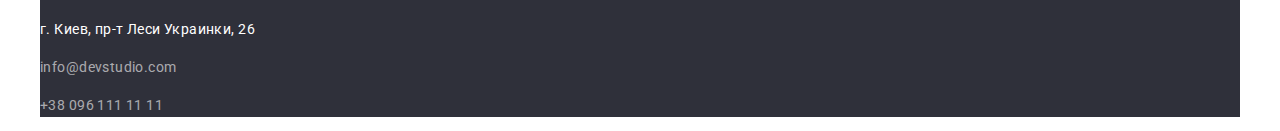
==== commit 7320ba18: "flex-containers" ====
--- a/portfolio.html
+++ b/portfolio.html
@@ -5,11 +5,12 @@
     <meta http-equiv="X-UA-Compatible" content="IE=edge" />
     <meta name="viewport" content="width=device-width, initial-scale=1.0" />
     <title>Портфолио</title>
-    <!--Подключение CSS-->
+    <!--Подключение нормализатора-->
     <link
       rel="stylesheet"
       href="https://cdnjs.cloudflare.com/ajax/libs/modern-normalize/1.1.0/modern-normalize.min.css"
     />
+    <!--Подключение CSS-->
     <link rel="stylesheet" href="./css/styles.css" />
     <!-- Подключение шрифтов с google -->
     <link rel="preconnect" href="https://fonts.googleapis.com" />
@@ -23,143 +24,158 @@
     <div class="container">
       <!--Шапка-->
       <header class="head">
-        <!--Навигация шапки-->
-        <nav class="site-navigation">
-          <!--Черный Логотип-->
-          <a href="./index.html"
-            ><span class="web no-lines">Web</span
-            ><span class="studio no-lines">Studio</span></a
-          >
-          <!--Навигация сайта-->
-          <ul class="no-dote">
-            <li>
-              <a class="nav-text no-lines" href="./index.html">Студия</a>
-            </li>
-            <li>
-              <a class="nav-text no-lines active-page" href="./portfolio.html"
-                >Портфолио</a
+        <div class="head-row">
+          <!--Навигация шапки-->
+          <nav class="nav-row site-navigation">
+            <!--Черный Логотип-->
+            <a href="./index.html"
+              ><span class="web no-lines">Web</span
+              ><span class="studio no-lines">Studio</span></a
+            >
+            <!--Навигация сайта-->
+            <ul class="site-nav no-dote">
+              <li class="item">
+                <a class="nav-text no-lines" href="./index.html">Студия</a>
+              </li>
+              <li class="item">
+                <a class="nav-text no-lines active-page" href="./portfolio.html"
+                  >Портфолио</a
+                >
+              </li>
+              <li class="item">
+                <a class="nav-text no-lines" href="">Контакты</a>
+              </li>
+            </ul>
+          </nav>
+          <!--Контакты-->
+          <ul class="site-contacts no-dote">
+            <li class="item">
+              <a class="contacts no-lines" href="mailto:info@devstudio.com"
+                >info@devstudio.com</a
               >
             </li>
-            <li><a class="nav-text no-lines" href="">Контакты</a></li>
+            <li class="item">
+              <a class="contacts no-lines" href="tel:+380961111111"
+                >+38 096 111 11 11</a
+              >
+            </li>
           </ul>
-        </nav>
-        <!--Контакты-->
-        <ul class="no-dote">
-          <li>
-            <a class="contacts no-lines" href="mailto:info@devstudio.com"
-              >info@devstudio.com</a
-            >
-          </li>
-          <li>
-            <a class="contacts no-lines" href="tel:+380961111111"
-              >+38 096 111 11 11</a
-            >
-          </li>
-        </ul>
+        </div>
       </header>
       <!--Основной контент-->
       <main>
         <section class="section">
           <h1 class="visually-hidden">Портфолио</h1>
-          <ul class="no-dote">
-            <li>
+          <ul class="no-dote button-row">
+            <li class="item">
               <button class="button-cursor blue-button" type="button">
                 Все
               </button>
             </li>
-            <li>
+            <li class="item">
               <button class="button-cursor" type="button">Веб-сайты</button>
             </li>
-            <li>
+            <li class="item">
               <button class="button-cursor" type="button">Приложения</button>
             </li>
-            <li><button class="button-cursor" type="button">Дизайн</button></li>
-            <li>
+            <li class="item">
+              <button class="button-cursor" type="button">Дизайн</button>
+            </li>
+            <li class="item">
               <button class="button-cursor" type="button">Маркетинг</button>
             </li>
           </ul>
-          <ul class="no-dote">
-            <li>
+          <ul class="portfolio-gallery no-dote">
+            <li class="item">
               <img
                 class="img-block"
                 src="./images/tehnokryak.jpg"
                 alt="Технокряк"
+                width="370"
               />
               <h2 class="project-name">Технокряк</h2>
               <p class="signature-gray">Веб-сайт</p>
             </li>
-            <li>
+            <li class="item">
               <img
                 class="img-block"
                 src="./images/goldenstar.jpg"
                 alt="Постер New Orlean vs Golden Star"
+                width="370"
               />
               <h2 class="project-name">
                 Постер <span lang="en"> New Orlean vs Golden Star</span>
               </h2>
               <p class="signature-gray">Дизайн</p>
             </li>
-            <li>
+            <li class="item">
               <img
                 class="img-block"
                 src="./images/seafood.jpg"
                 alt="Ресторан Seafood"
+                width="370"
               />
               <h2 class="project-name">
                 Ресторан <span lang="en"> Seafood</span>
               </h2>
               <p class="signature-gray">Приложение</p>
             </li>
-            <li>
+            <li class="item">
               <img
                 class="img-block"
                 src="./images/projectprime.jpg"
                 alt="Проект Prime"
+                width="370"
               />
               <h2 class="project-name">Проект <span lang="en">Prime</span></h2>
               <p class="signature-gray">Маркетинг</p>
             </li>
-            <li>
+            <li class="item">
               <img
                 class="img-block"
                 src="./images/projectbox.jpg"
                 alt="Проект Boxes"
+                width="370"
               />
               <h2 class="project-name">Проект Boxes</h2>
               <p class="signature-gray">Приложение</p>
             </li>
-            <li>
+            <li class="item">
               <img
                 class="img-block"
                 src="./images/inspiration.jpg"
                 alt="Inspiration has no Borders"
+                width="370"
               />
               <h2 class="project-name">Inspiration has no Borders</h2>
               <p class="signature-gray">Веб-сайт</p>
             </li>
-            <li>
+            <li class="item">
               <img
                 class="img-block"
                 src="./images/limitededition.jpg"
                 alt="Издание Limited Edition"
+                width="370"
               />
               <h2 class="project-name">Издание Limited Edition</h2>
               <p class="signature-gray">Дизайн</p>
             </li>
-            <li>
+            <li class="item">
               <img
                 class="img-block"
                 src="./images/projectlab.jpg"
                 alt="Проект LAB"
+                width="370"
               />
               <h2 class="project-name">Проект LAB</h2>
               <p class="signature-gray">Маркетинг</p>
             </li>
-            <li>
+            <li class="item">
               <img
                 class="img-block"
                 src="./images/growingbusiness.jpg"
                 alt="Growing Business"
+                width="370"
               />
               <h2 class="project-name">Growing Business</h2>
               <p class="signature-gray">Приложение</p>
--- a/css/styles.css
+++ b/css/styles.css
@@ -23,8 +23,18 @@
   letter-spacing: 0.03em;
   background-color: var(--white-color);
 }
+h1,
+h2,
+h3 {
+  margin-top: 0;
+  margin-bottom: 0;
+}
 .container {
-  width: 1200px;
+  width: 1230px;
+  padding-right: 15px;
+  padding-left: 15px;
+  margin-right: auto;
+  margin-left: auto;
 }
 
 /* img делаем блочным */
@@ -49,7 +59,15 @@
 }
 
 /*Шапка*/
+.head-row {
+  display: flex;
+  align-items: center;
+}
 /*Navigation*/
+.nav-row {
+  display: flex;
+  align-items: center;
+}
 /*Logotyp*/
 .web,
 .studio {
@@ -65,6 +83,14 @@
 .studio {
   color: #000000;
 }
+.site-nav {
+  display: flex;
+  margin-left: 93px;
+}
+.site-nav .item:not(:last-child) {
+  margin-right: 50px;
+}
+
 .nav-text {
   color: var(--main-text-color);
   font-style: normal;
@@ -81,7 +107,13 @@
 .nav-text:focus {
   color: var(--brand-color);
 }
-
+.site-contacts {
+  display: flex;
+  margin-left: auto;
+}
+.site-contacts .item:not(:last-child) {
+  margin-right: 50px;
+}
 .contacts {
   text-decoration: none;
   font-style: normal;
@@ -101,10 +133,15 @@
 .banner {
   background-color: #2f303a;
 }
+.banner-section {
+  text-align: center;
+}
 .banner-color {
   background-color: #2f303a;
 }
 .main-studio-header {
+  margin-top: 0;
+  margin-bottom: 29px;
   font-weight: 900;
   font-size: 44px;
   line-height: 1.36;
@@ -114,14 +151,18 @@
   color: var(--white-color);
 }
 .banner-button {
+  padding: 10px 32px;
+  border-radius: 4px;
+  margin-left: auto;
+  margin-right: auto;
   letter-spacing: 0.06em;
   font-weight: bold;
   font-size: 16px;
   line-height: 1.87;
   align-items: center;
-
   background: var(--brand-color);
 }
+
 .text-shadow {
   color: var(--white-color);
 }
@@ -131,7 +172,14 @@
 }
 
 /*Основные принципы*/
-
+.main-pr-list {
+  display: flex;
+  margin-top: 50px;
+  justify-content: center;
+}
+.main-pr-list .item:not(:last-child) {
+  margin-right: 30px;
+}
 .second-header {
   font-weight: bold;
   font-size: 14px;
@@ -144,6 +192,15 @@
   color: var(--second-text-color);
 }
 /*Чем мы занимаемся*/
+.img-row {
+  display: flex;
+  margin-top: 50px;
+  justify-content: center;
+}
+.img-row .item:not(:last-child) {
+  margin-right: 30px;
+}
+
 /* Наша команда */
 .about-workers {
   background-color: #f5f4fa;
@@ -154,6 +211,20 @@
   line-height: 1.17;
   text-align: center;
   letter-spacing: 0.03em;
+}
+.our-team {
+  display: flex;
+  margin-top: 50px;
+  justify-content: center;
+}
+.our-team .item:not(:last-child) {
+  margin-right: 30px;
+}
+.our-team .item {
+  background-color: var(--white-color);
+  box-shadow: 0px 1px 3px rgba(0, 0, 0, 0.12), 0px 1px 1px rgba(0, 0, 0, 0.14),
+    0px 2px 1px rgba(0, 0, 0, 0.2);
+  border-radius: 0px 0px 4px 4px;
 }
 .worker-name {
   font-weight: 500;
@@ -208,6 +279,18 @@
   padding-top: 94px;
   padding-bottom: 94px;
 }
+.visually-hidden {
+  color: transparent;
+  text-align: center;
+}
+.button-row {
+  display: flex;
+  justify-content: center;
+}
+.button-row .item:not(:last-child) {
+  margin-right: 8px;
+}
+
 .button-cursor {
   font-family: Raleway;
   background-color: #f5f4fa;
@@ -217,6 +300,10 @@
   line-height: 1.62;
   text-align: center;
   letter-spacing: 0.03em;
+
+  box-shadow: 0px 3px 1px rgba(0, 0, 0, 0.1), 0px 1px 2px rgba(0, 0, 0, 0.08),
+    0px 2px 2px rgba(0, 0, 0, 0.12);
+  border-radius: 4px;
 }
 .blue-button {
   background-color: var(--brand-color);
@@ -227,6 +314,18 @@
   background-color: var(--brand-color);
   color: var(--white-color);
 }
+.portfolio-gallery {
+  display: flex;
+  flex-wrap: wrap;
+}
+.portfolio-gallery .item {
+  margin-right: 30px;
+  margin-bottom: 30px;
+}
+.portfolio-gallery .item:nth-child(3n) {
+  margin-right: 0;
+}
+
 .project-name {
   font-weight: bold;
   font-size: 18px;
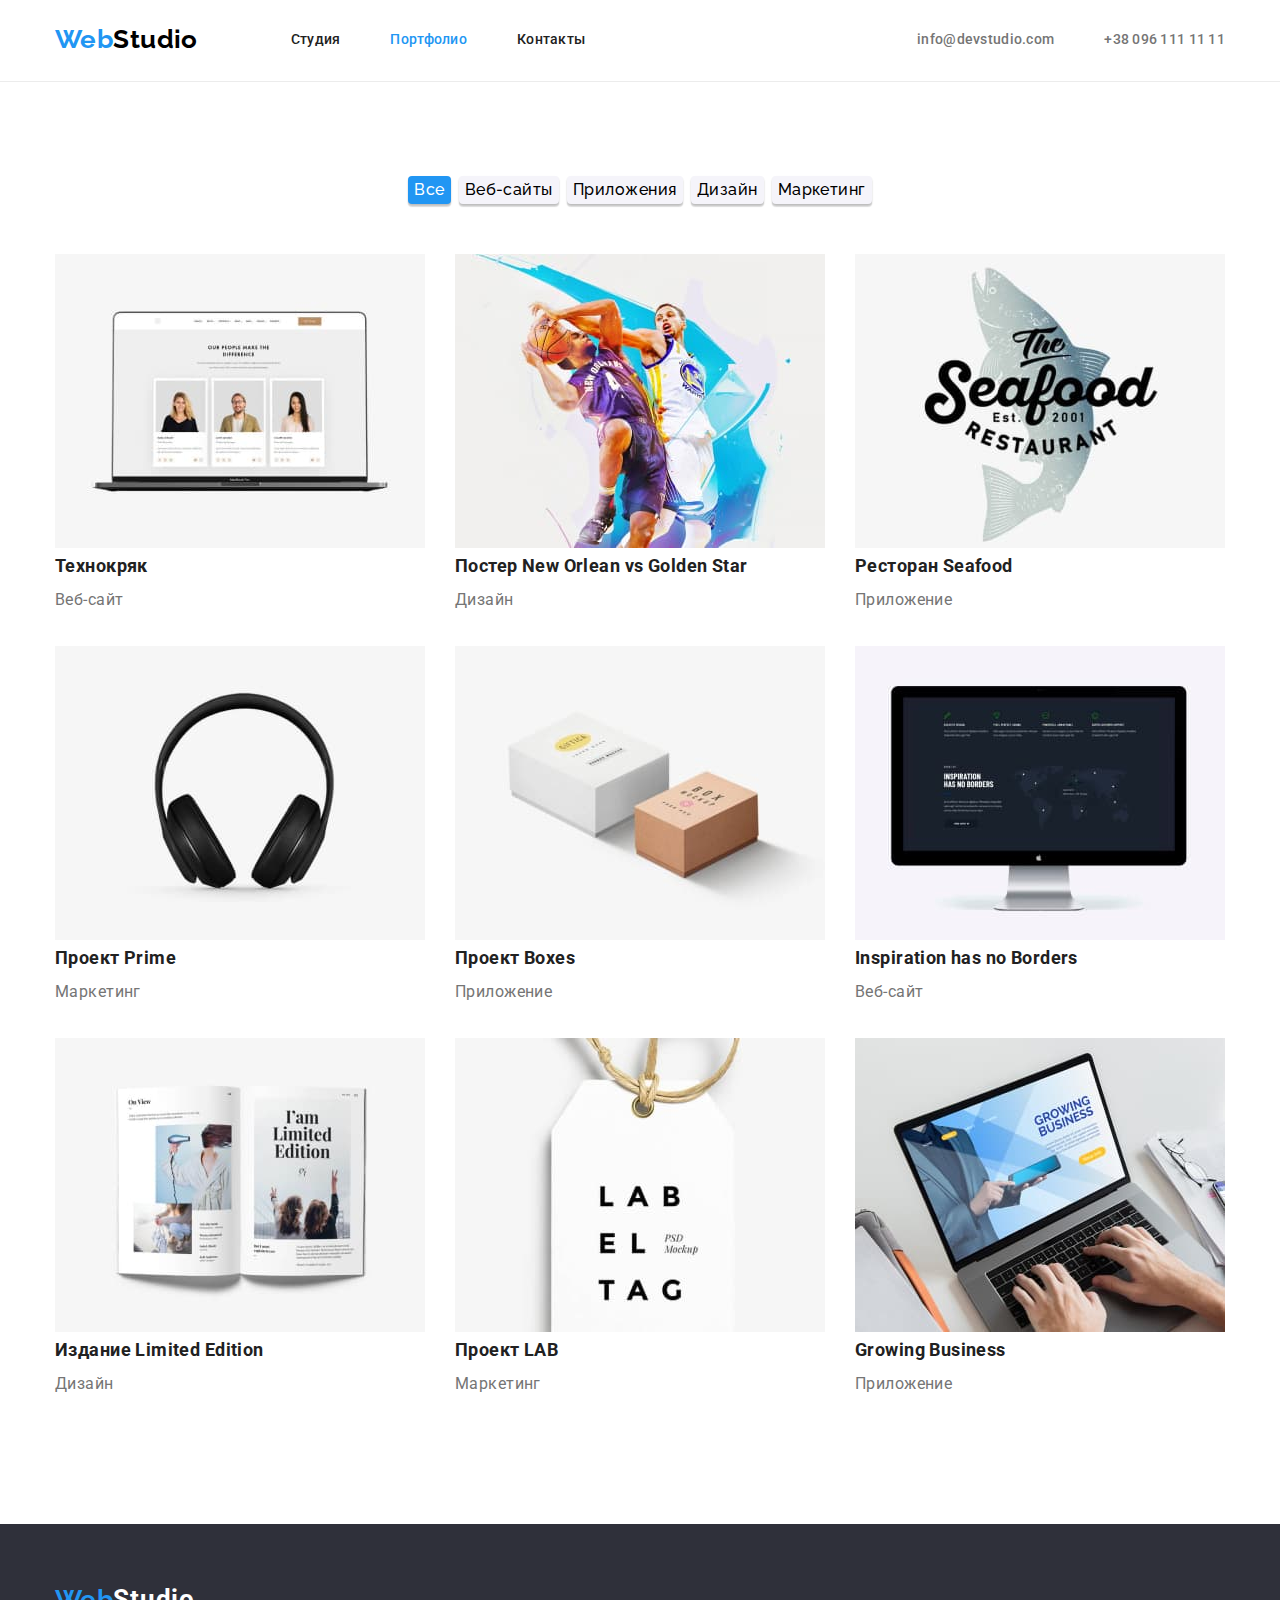
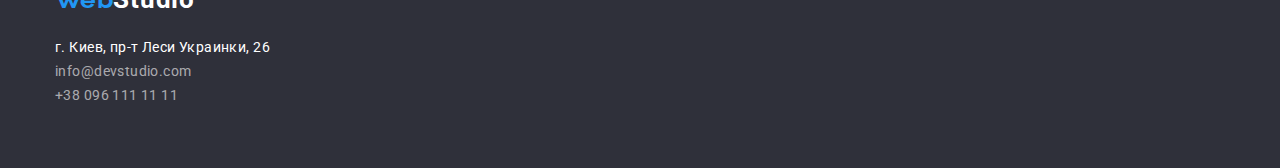
==== commit e55583dc: "Studio-page full" ====
--- a/portfolio.html
+++ b/portfolio.html
@@ -21,9 +21,9 @@
     />
   </head>
   <body>
-    <div class="container">
-      <!--Шапка-->
-      <header class="head">
+    <!--Шапка-->
+    <header class="head">
+      <div class="container">
         <div class="head-row">
           <!--Навигация шапки-->
           <nav class="nav-row site-navigation">
@@ -61,10 +61,12 @@
             </li>
           </ul>
         </div>
-      </header>
-      <!--Основной контент-->
-      <main>
-        <section class="section">
+      </div>
+    </header>
+    <!--Основной контент-->
+    <main>
+      <section class="section">
+        <div class="container">
           <h1 class="visually-hidden">Портфолио</h1>
           <ul class="no-dote button-row">
             <li class="item">
@@ -181,15 +183,19 @@
               <p class="signature-gray">Приложение</p>
             </li>
           </ul>
-        </section>
-      </main>
-      <!--Подвал-->
-      <footer class="basment">
+        </div>
+      </section>
+    </main>
+    <!--Подвал-->
+    <footer class="basment">
+      <div class="container">
         <!-- Белый логотип -->
-        <a href="./index.html"
-          ><span class="web no-lines">Web</span
-          ><span class="studio-basment no-lines">Studio</span></a
-        >
+        <div class="basment-logo">
+          <a href="./index.html"
+            ><span class="web no-lines">Web</span
+            ><span class="studio-basment no-lines">Studio</span></a
+          >
+        </div>
         <!-- Нижние контакты -->
         <address>
           <p>
@@ -212,7 +218,7 @@
             >
           </p>
         </address>
-      </footer>
-    </div>
+      </div>
+    </footer>
   </body>
 </html>
--- a/css/styles.css
+++ b/css/styles.css
@@ -7,13 +7,14 @@
 /* Основной фон #ffffff*/
 /* Вторичный фон #E5E5E5; */
 /* Дополнительный фон #2F303A; */
-
+/* Цветовые переменные */
 :root {
   --main-text-color: #212121;
   --brand-color: #2196f3;
   --second-text-color: #757575;
   --white-color: #ffffff;
 }
+/* Общие характеристики по тегам */
 body {
   color: var(--main-text-color);
   font-family: "roboto", sans-serif;
@@ -25,43 +26,54 @@
 }
 h1,
 h2,
-h3 {
+h3,
+p {
   margin-top: 0;
   margin-bottom: 0;
 }
-.container {
-  width: 1230px;
-  padding-right: 15px;
-  padding-left: 15px;
-  margin-right: auto;
-  margin-left: auto;
-}
-
+button {
+  cursor: pointer;
+}
+/* Общие сбросы-характеристики по классам*/
 /* img делаем блочным */
 .img-block {
   display: block;
   max-width: 100%;
   height: auto;
 }
-/*  */
+/* Отсуствие линий и прочих декораций браузера */
 .no-lines {
-  /* Забираем декоративные линии */
   text-decoration: none;
-  /* Забираем декоративные линии */
   display: inline-block;
 }
-
-/* Забираем вид маркера и отступы*/
 .no-dote {
   list-style-type: none;
   margin: 0;
   padding: 0;
 }
+/* Контейнеры-секции */
+.container {
+  width: 1200px;
+  padding: 0 15px;
+  margin: 0 auto;
+}
+.section {
+  padding-top: 94px;
+  padding-bottom: 94px;
+}
+.additional-sec {
+  padding-bottom: 94px;
+}
 
 /*Шапка*/
+.head {
+  border-bottom: 1px solid #ececec;
+}
 .head-row {
   display: flex;
   align-items: center;
+  padding-top: 24px;
+  padding-bottom: 25px;
 }
 /*Navigation*/
 .nav-row {
@@ -131,14 +143,17 @@
 /*Студия*/
 /*Баннер*/
 .banner {
+  padding-top: 200px;
+  padding-bottom: 200px;
+}
+.banner-section {
+  padding-top: 200px;
+  padding-bottom: 200px;
+  text-align: center;
   background-color: #2f303a;
-}
-.banner-section {
-  text-align: center;
-}
-.banner-color {
-  background-color: #2f303a;
-}
+  width: auto;
+}
+
 .main-studio-header {
   margin-top: 0;
   margin-bottom: 29px;
@@ -174,13 +189,13 @@
 /*Основные принципы*/
 .main-pr-list {
   display: flex;
-  margin-top: 50px;
   justify-content: center;
 }
 .main-pr-list .item:not(:last-child) {
   margin-right: 30px;
 }
 .second-header {
+  margin-bottom: 10px;
   font-weight: bold;
   font-size: 14px;
   line-height: 1.14;
@@ -221,12 +236,17 @@
   margin-right: 30px;
 }
 .our-team .item {
+  padding-bottom: 30px;
   background-color: var(--white-color);
   box-shadow: 0px 1px 3px rgba(0, 0, 0, 0.12), 0px 1px 1px rgba(0, 0, 0, 0.14),
     0px 2px 1px rgba(0, 0, 0, 0.2);
   border-radius: 0px 0px 4px 4px;
 }
+.worker-img {
+  margin-bottom: 30px;
+}
 .worker-name {
+  margin-bottom: 10px;
   font-weight: 500;
   font-size: 16px;
   line-height: 1.18;
@@ -243,6 +263,9 @@
 /*Подвал*/
 .basment {
   background: #2f303a;
+  width: auto;
+  padding-top: 60px;
+  padding-bottom: 60px;
 }
 
 .address-activity {
@@ -256,17 +279,24 @@
 .address-activity:focus {
   color: var(--brand-color);
 }
+
 .contacts-basment {
   font-style: normal;
   font-size: 14px;
   line-height: 1.71;
   letter-spacing: 0.03em;
   color: rgba(255, 255, 255, 0.6);
+}
+.address-item {
+  margin-bottom: 9px;
 }
 .contacts-basment:hover,
 .contacts-basment:focus {
   color: var(--brand-color);
 }
+.basment-logo {
+  margin-bottom: 20px;
+}
 .studio-basment {
   font-weight: bold;
   font-size: 26px;
@@ -275,17 +305,22 @@
   color: var(--white-color);
 }
 /*Портфолио*/
-.section {
-  padding-top: 94px;
-  padding-bottom: 94px;
-}
+
 .visually-hidden {
-  color: transparent;
-  text-align: center;
-}
+  position: absolute;
+  width: 1px;
+  height: 1px;
+  margin: -1px;
+  padding: 0;
+  overflow: hidden;
+  border: 0;
+  clip: rect(0 0 0 0);
+}
+
 .button-row {
   display: flex;
   justify-content: center;
+  margin-bottom: 50px;
 }
 .button-row .item:not(:last-child) {
   margin-right: 8px;
@@ -300,6 +335,7 @@
   line-height: 1.62;
   text-align: center;
   letter-spacing: 0.03em;
+  border: #f5f4fa;
 
   box-shadow: 0px 3px 1px rgba(0, 0, 0, 0.1), 0px 1px 2px rgba(0, 0, 0, 0.08),
     0px 2px 2px rgba(0, 0, 0, 0.12);
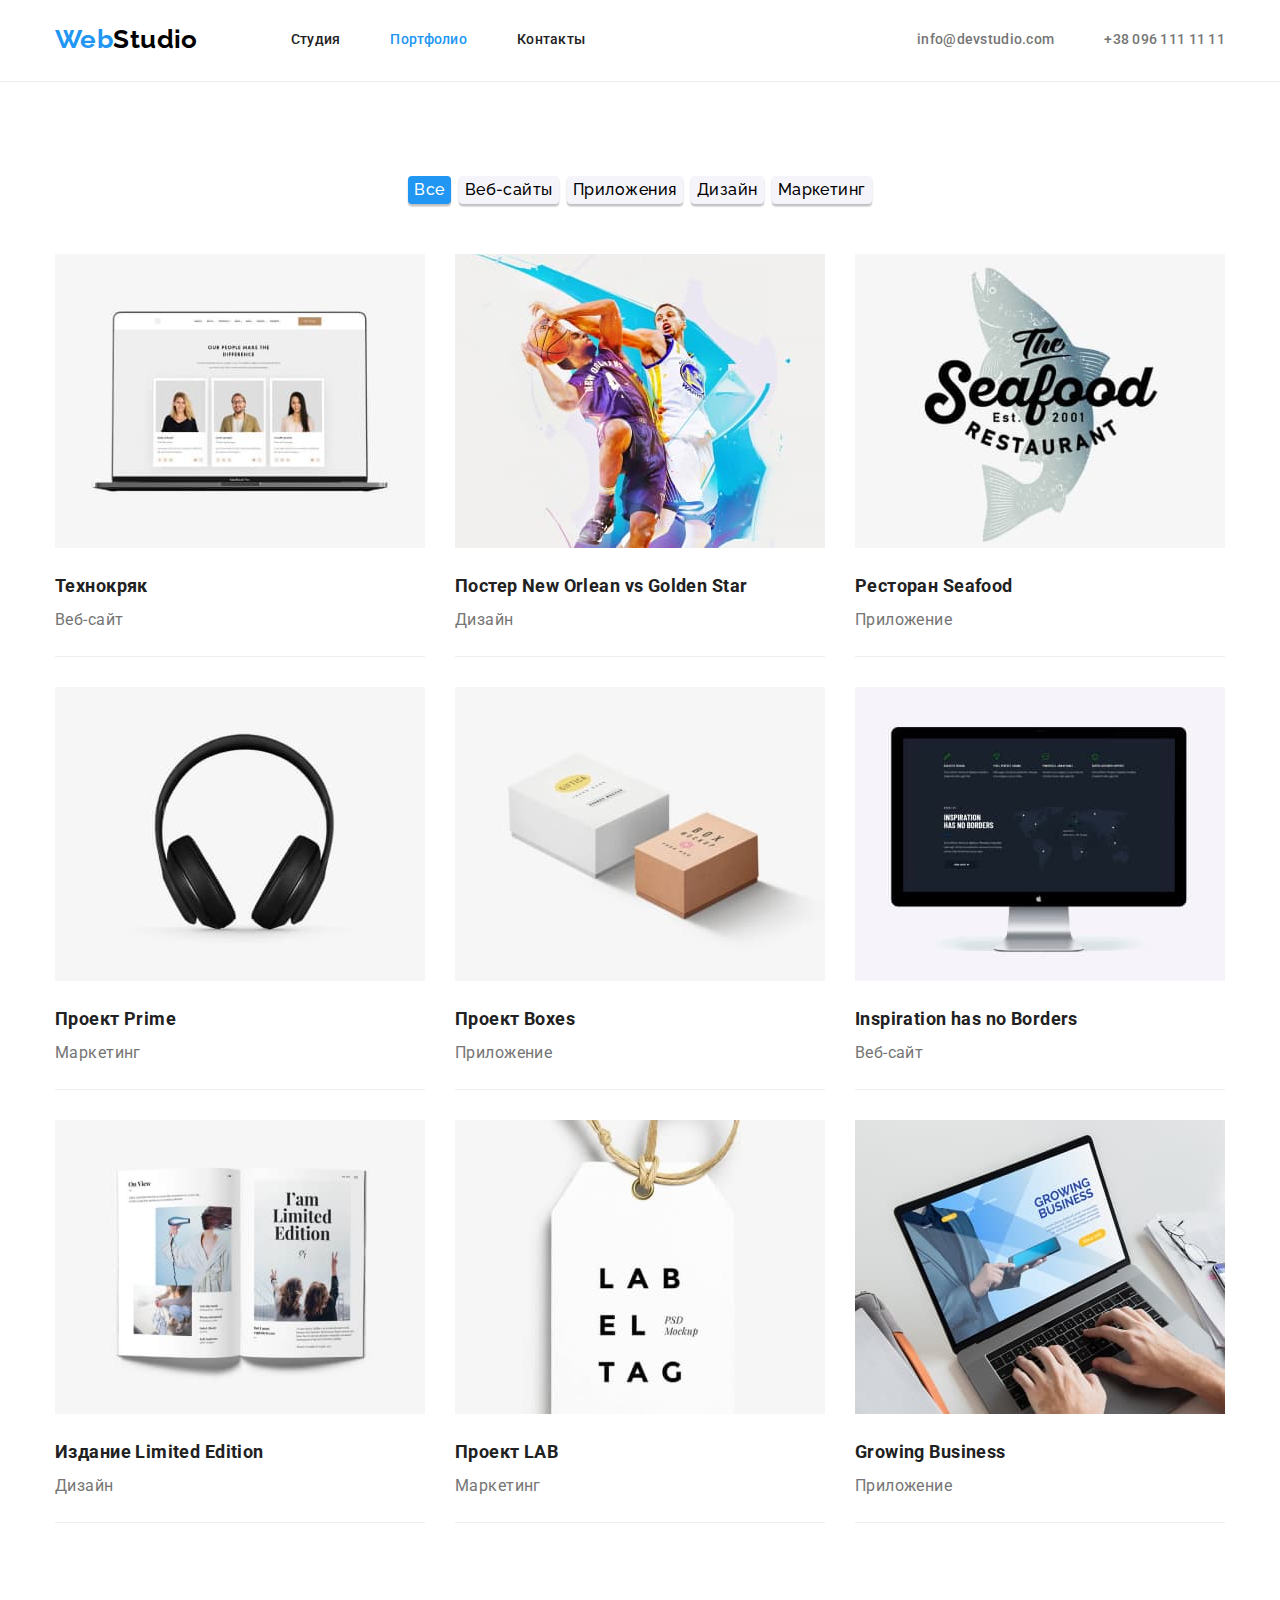
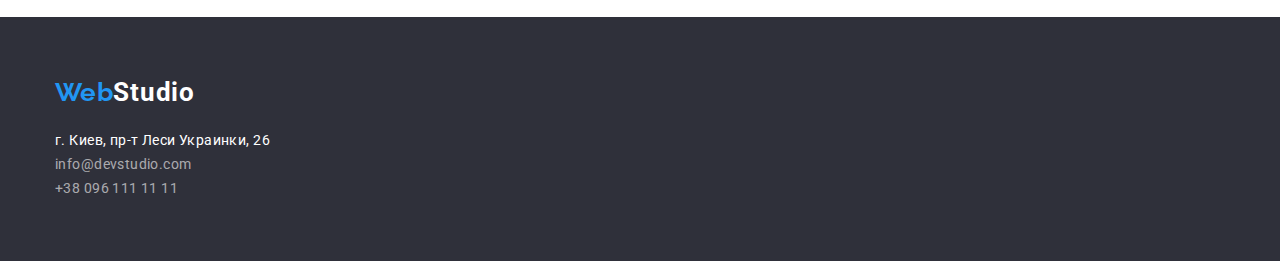
==== commit 819cce4d: "Comments+Portfolio page" ====
--- a/portfolio.html
+++ b/portfolio.html
@@ -67,7 +67,9 @@
     <main>
       <section class="section">
         <div class="container">
+          <!-- Спрятанный заголовок -->
           <h1 class="visually-hidden">Портфолио</h1>
+          <!-- Кнопки портфолио -->
           <ul class="no-dote button-row">
             <li class="item">
               <button class="button-cursor blue-button" type="button">
@@ -87,6 +89,7 @@
               <button class="button-cursor" type="button">Маркетинг</button>
             </li>
           </ul>
+          <!-- Галерея портфолио -->
           <ul class="portfolio-gallery no-dote">
             <li class="item">
               <img
--- a/css/styles.css
+++ b/css/styles.css
@@ -64,248 +64,6 @@
 .additional-sec {
   padding-bottom: 94px;
 }
-
-/*Шапка*/
-.head {
-  border-bottom: 1px solid #ececec;
-}
-.head-row {
-  display: flex;
-  align-items: center;
-  padding-top: 24px;
-  padding-bottom: 25px;
-}
-/*Navigation*/
-.nav-row {
-  display: flex;
-  align-items: center;
-}
-/*Logotyp*/
-.web,
-.studio {
-  text-decoration: none;
-  font-family: Raleway;
-  font-weight: bold;
-  font-size: 26px;
-  line-height: 1.2;
-}
-.web {
-  color: var(--brand-color);
-}
-.studio {
-  color: #000000;
-}
-.site-nav {
-  display: flex;
-  margin-left: 93px;
-}
-.site-nav .item:not(:last-child) {
-  margin-right: 50px;
-}
-
-.nav-text {
-  color: var(--main-text-color);
-  font-style: normal;
-  font-weight: 500;
-  font-size: 14px;
-  line-height: 1.14;
-  letter-spacing: 0.02em;
-}
-.active-page {
-  color: var(--brand-color);
-}
-
-.nav-text:hover,
-.nav-text:focus {
-  color: var(--brand-color);
-}
-.site-contacts {
-  display: flex;
-  margin-left: auto;
-}
-.site-contacts .item:not(:last-child) {
-  margin-right: 50px;
-}
-.contacts {
-  text-decoration: none;
-  font-style: normal;
-  font-weight: 500;
-  font-size: 14px;
-  line-height: 1.14;
-  letter-spacing: 0.02em;
-  color: var(--second-text-color);
-}
-.contacts:hover,
-.contacts:focus {
-  color: var(--brand-color);
-}
-.mail-contact
-/*Студия*/
-/*Баннер*/
-.banner {
-  padding-top: 200px;
-  padding-bottom: 200px;
-}
-.banner-section {
-  padding-top: 200px;
-  padding-bottom: 200px;
-  text-align: center;
-  background-color: #2f303a;
-  width: auto;
-}
-
-.main-studio-header {
-  margin-top: 0;
-  margin-bottom: 29px;
-  font-weight: 900;
-  font-size: 44px;
-  line-height: 1.36;
-  text-align: center;
-  letter-spacing: 0.06em;
-  text-transform: uppercase;
-  color: var(--white-color);
-}
-.banner-button {
-  padding: 10px 32px;
-  border-radius: 4px;
-  margin-left: auto;
-  margin-right: auto;
-  letter-spacing: 0.06em;
-  font-weight: bold;
-  font-size: 16px;
-  line-height: 1.87;
-  align-items: center;
-  background: var(--brand-color);
-}
-
-.text-shadow {
-  color: var(--white-color);
-}
-.text-shadow:hover,
-.text-shadow:focus {
-  text-shadow: 0px 4px 4px rgba(0, 0, 0, 0.25), 0px 4px 4px rgba(0, 0, 0, 0.25);
-}
-
-/*Основные принципы*/
-.main-pr-list {
-  display: flex;
-  justify-content: center;
-}
-.main-pr-list .item:not(:last-child) {
-  margin-right: 30px;
-}
-.second-header {
-  margin-bottom: 10px;
-  font-weight: bold;
-  font-size: 14px;
-  line-height: 1.14;
-}
-.principles-description {
-  font-size: 14px;
-  line-height: 1.71;
-  letter-spacing: 0.03em;
-  color: var(--second-text-color);
-}
-/*Чем мы занимаемся*/
-.img-row {
-  display: flex;
-  margin-top: 50px;
-  justify-content: center;
-}
-.img-row .item:not(:last-child) {
-  margin-right: 30px;
-}
-
-/* Наша команда */
-.about-workers {
-  background-color: #f5f4fa;
-}
-.section-header-text {
-  font-weight: bold;
-  font-size: 36px;
-  line-height: 1.17;
-  text-align: center;
-  letter-spacing: 0.03em;
-}
-.our-team {
-  display: flex;
-  margin-top: 50px;
-  justify-content: center;
-}
-.our-team .item:not(:last-child) {
-  margin-right: 30px;
-}
-.our-team .item {
-  padding-bottom: 30px;
-  background-color: var(--white-color);
-  box-shadow: 0px 1px 3px rgba(0, 0, 0, 0.12), 0px 1px 1px rgba(0, 0, 0, 0.14),
-    0px 2px 1px rgba(0, 0, 0, 0.2);
-  border-radius: 0px 0px 4px 4px;
-}
-.worker-img {
-  margin-bottom: 30px;
-}
-.worker-name {
-  margin-bottom: 10px;
-  font-weight: 500;
-  font-size: 16px;
-  line-height: 1.18;
-  text-align: center;
-  letter-spacing: 0.03em;
-}
-.position {
-  font-size: 16px;
-  line-height: 1.18;
-  text-align: center;
-  letter-spacing: 0.03em;
-  color: var(--second-text-color);
-}
-/*Подвал*/
-.basment {
-  background: #2f303a;
-  width: auto;
-  padding-top: 60px;
-  padding-bottom: 60px;
-}
-
-.address-activity {
-  font-style: normal;
-  font-size: 14px;
-  line-height: 1.71;
-  letter-spacing: 0.03em;
-  color: var(--white-color);
-}
-.address-activity:hover,
-.address-activity:focus {
-  color: var(--brand-color);
-}
-
-.contacts-basment {
-  font-style: normal;
-  font-size: 14px;
-  line-height: 1.71;
-  letter-spacing: 0.03em;
-  color: rgba(255, 255, 255, 0.6);
-}
-.address-item {
-  margin-bottom: 9px;
-}
-.contacts-basment:hover,
-.contacts-basment:focus {
-  color: var(--brand-color);
-}
-.basment-logo {
-  margin-bottom: 20px;
-}
-.studio-basment {
-  font-weight: bold;
-  font-size: 26px;
-  line-height: 1.19;
-  letter-spacing: 0.03em;
-  color: var(--white-color);
-}
-/*Портфолио*/
-
 .visually-hidden {
   position: absolute;
   width: 1px;
@@ -317,6 +75,255 @@
   clip: rect(0 0 0 0);
 }
 
+/*Шапка*/
+.head {
+  border-bottom: 1px solid #ececec;
+}
+.head-row {
+  display: flex;
+  align-items: center;
+  padding-top: 24px;
+  padding-bottom: 25px;
+}
+/*Navigation*/
+.nav-row {
+  display: flex;
+  align-items: center;
+}
+/*Logotyp*/
+.web,
+.studio {
+  text-decoration: none;
+  font-family: Raleway;
+  font-weight: bold;
+  font-size: 26px;
+  line-height: 1.2;
+}
+.web {
+  color: var(--brand-color);
+}
+.studio {
+  color: #000000;
+}
+/* Навигация */
+.site-nav {
+  display: flex;
+  margin-left: 93px;
+}
+.site-nav .item:not(:last-child) {
+  margin-right: 50px;
+}
+
+.nav-text {
+  color: var(--main-text-color);
+  font-style: normal;
+  font-weight: 500;
+  font-size: 14px;
+  line-height: 1.14;
+  letter-spacing: 0.02em;
+}
+.active-page {
+  color: var(--brand-color);
+}
+
+.nav-text:hover,
+.nav-text:focus {
+  color: var(--brand-color);
+}
+/* Контакты Шапки */
+.site-contacts {
+  display: flex;
+  margin-left: auto;
+}
+.site-contacts .item:not(:last-child) {
+  margin-right: 50px;
+}
+.contacts {
+  text-decoration: none;
+  font-style: normal;
+  font-weight: 500;
+  font-size: 14px;
+  line-height: 1.14;
+  letter-spacing: 0.02em;
+  color: var(--second-text-color);
+}
+.contacts:hover,
+.contacts:focus {
+  color: var(--brand-color);
+}
+.mail-contact
+/*Студия*/
+/*Баннер*/
+.banner {
+  padding-top: 200px;
+  padding-bottom: 200px;
+}
+.banner-section {
+  padding-top: 200px;
+  padding-bottom: 200px;
+  text-align: center;
+  background-color: #2f303a;
+  width: auto;
+}
+/* Основной заголовок */
+.main-studio-header {
+  margin-top: 0;
+  font-weight: 900;
+  font-size: 44px;
+  line-height: 1.36;
+  text-align: center;
+  letter-spacing: 0.06em;
+  text-transform: uppercase;
+  color: var(--white-color);
+}
+/* Кнопка баннера */
+.banner-button {
+  margin-top: 29px;
+  padding: 10px 32px;
+  border-radius: 4px;
+  margin-left: auto;
+  margin-right: auto;
+  letter-spacing: 0.06em;
+  font-weight: bold;
+  font-size: 16px;
+  line-height: 1.87;
+  align-items: center;
+  background: var(--brand-color);
+}
+/* Актив кнопки */
+.text-shadow {
+  color: var(--white-color);
+}
+.text-shadow:hover,
+.text-shadow:focus {
+  text-shadow: 0px 4px 4px rgba(0, 0, 0, 0.25), 0px 4px 4px rgba(0, 0, 0, 0.25);
+}
+
+/*Основные принципы*/
+.main-pr-list {
+  display: flex;
+  justify-content: center;
+}
+.main-pr-list .item:not(:last-child) {
+  margin-right: 30px;
+}
+/* Второй заголовок */
+.second-header {
+  margin-bottom: 10px;
+  font-weight: bold;
+  font-size: 14px;
+  line-height: 1.14;
+}
+/* Описание принципов */
+.principles-description {
+  font-size: 14px;
+  line-height: 1.71;
+  letter-spacing: 0.03em;
+  color: var(--second-text-color);
+}
+/*Чем мы занимаемся*/
+.img-row {
+  display: flex;
+  margin-top: 50px;
+  justify-content: center;
+}
+.img-row .item:not(:last-child) {
+  margin-right: 30px;
+}
+
+/* Наша команда */
+.about-workers {
+  background-color: #f5f4fa;
+}
+
+.section-header-text {
+  font-weight: bold;
+  font-size: 36px;
+  line-height: 1.17;
+  text-align: center;
+  letter-spacing: 0.03em;
+}
+/* Манипуляции с командой */
+.our-team {
+  display: flex;
+  margin-top: 50px;
+  justify-content: center;
+}
+.our-team .item:not(:last-child) {
+  margin-right: 30px;
+}
+.our-team .item {
+  padding-bottom: 30px;
+  background-color: var(--white-color);
+  box-shadow: 0px 1px 3px rgba(0, 0, 0, 0.12), 0px 1px 1px rgba(0, 0, 0, 0.14),
+    0px 2px 1px rgba(0, 0, 0, 0.2);
+  border-radius: 0px 0px 4px 4px;
+}
+.worker-img {
+  margin-bottom: 30px;
+}
+/* Имена и позиции */
+.worker-name {
+  margin-bottom: 10px;
+  font-weight: 500;
+  font-size: 16px;
+  line-height: 1.18;
+  text-align: center;
+  letter-spacing: 0.03em;
+}
+.position {
+  font-size: 16px;
+  line-height: 1.18;
+  text-align: center;
+  letter-spacing: 0.03em;
+  color: var(--second-text-color);
+}
+/*Подвал*/
+.basment {
+  background: #2f303a;
+  width: auto;
+  padding-top: 60px;
+  padding-bottom: 60px;
+}
+/* Манипуляции с ссылками адреса */
+.address-activity {
+  font-style: normal;
+  font-size: 14px;
+  line-height: 1.71;
+  letter-spacing: 0.03em;
+  color: var(--white-color);
+}
+.address-activity:hover,
+.address-activity:focus {
+  color: var(--brand-color);
+}
+/* Контакты подвала */
+.contacts-basment {
+  font-style: normal;
+  font-size: 14px;
+  line-height: 1.71;
+  letter-spacing: 0.03em;
+  color: rgba(255, 255, 255, 0.6);
+}
+.address-item {
+  margin-bottom: 9px;
+}
+.contacts-basment:hover,
+.contacts-basment:focus {
+  color: var(--brand-color);
+}
+.basment-logo {
+  margin-bottom: 20px;
+}
+.studio-basment {
+  font-weight: bold;
+  font-size: 26px;
+  line-height: 1.19;
+  letter-spacing: 0.03em;
+  color: var(--white-color);
+}
+/*Портфолио*/
+/* Кнопки портфолио */
 .button-row {
   display: flex;
   justify-content: center;
@@ -350,19 +357,24 @@
   background-color: var(--brand-color);
   color: var(--white-color);
 }
+/* Галерея */
 .portfolio-gallery {
   display: flex;
   flex-wrap: wrap;
+
+  margin-right: -30px;
+  margin-bottom: -30px;
 }
 .portfolio-gallery .item {
+  flex-basis: calc(100% / 3 - 30px);
   margin-right: 30px;
   margin-bottom: 30px;
-}
-.portfolio-gallery .item:nth-child(3n) {
-  margin-right: 0;
+  padding-bottom: 20px;
+  border-bottom: 1px solid #eeeeee;
 }
 
 .project-name {
+  margin-top: 20px;
   font-weight: bold;
   font-size: 18px;
   line-height: 2;
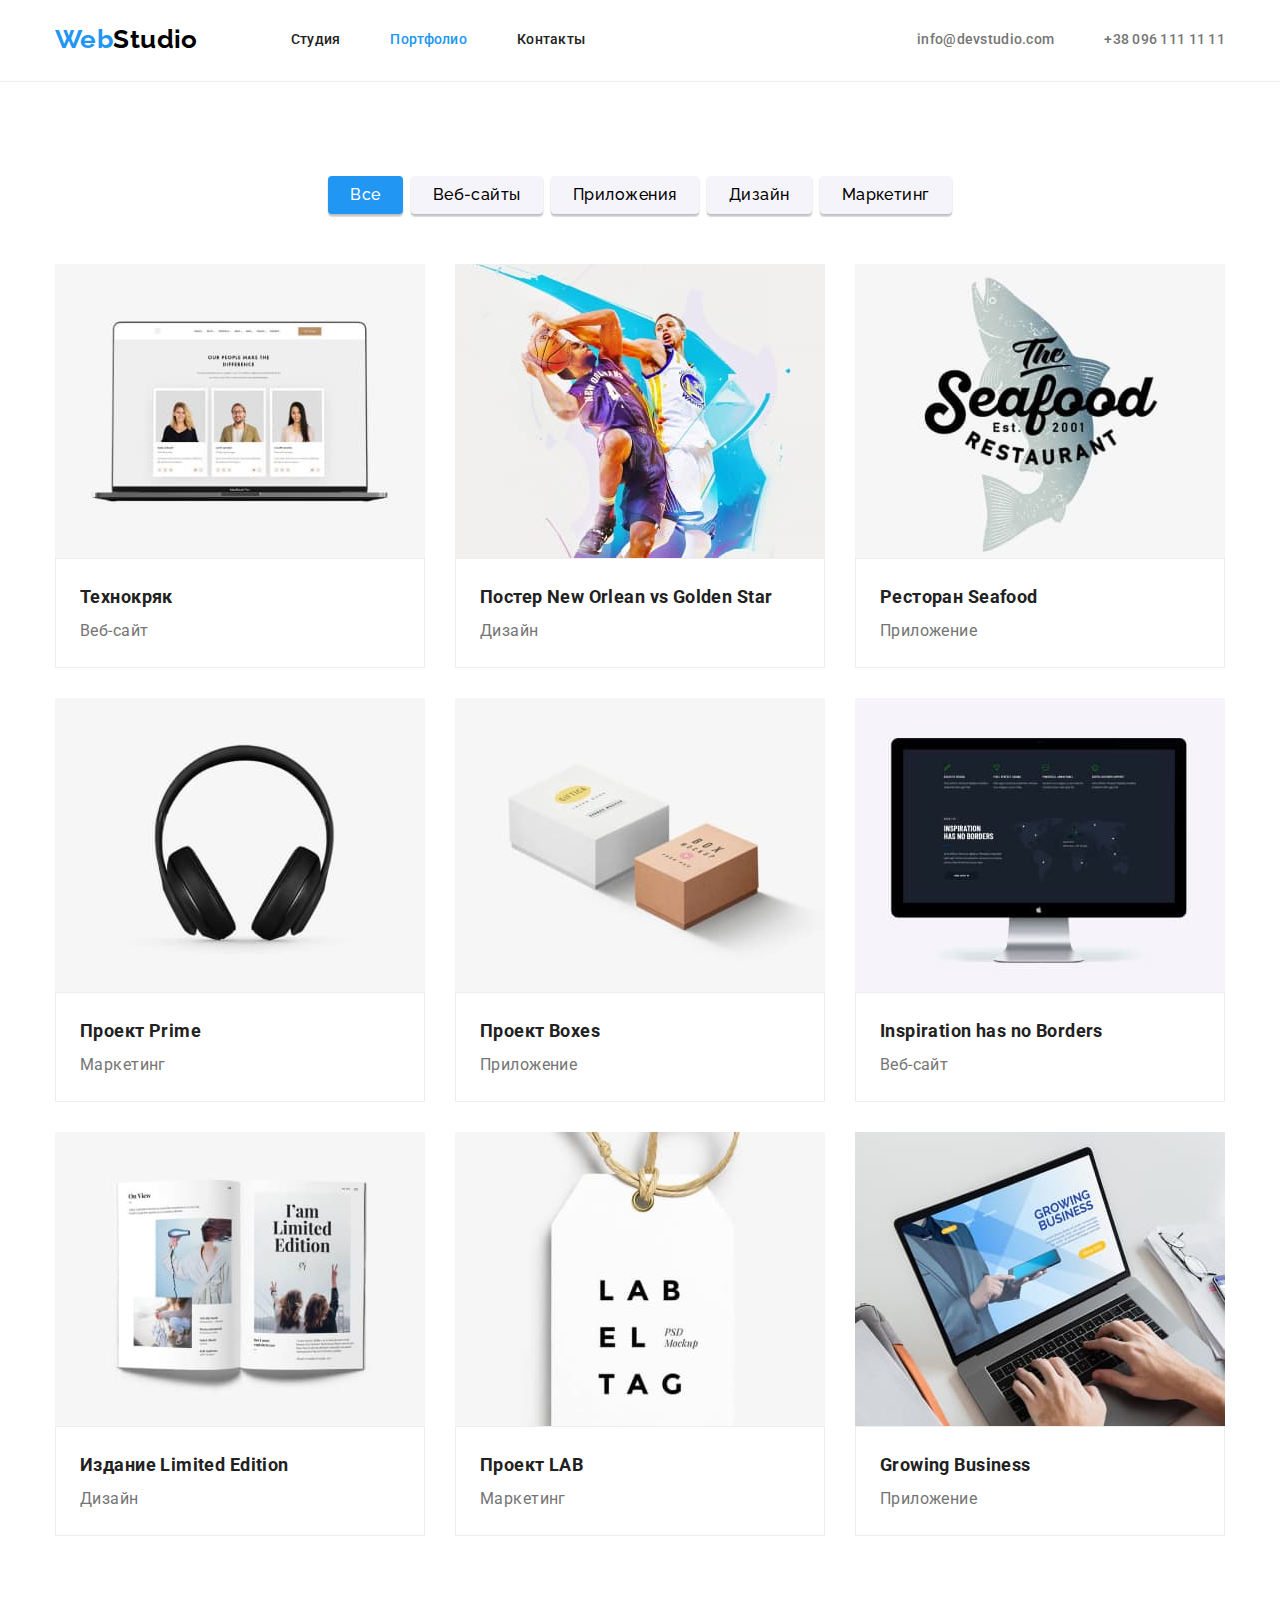
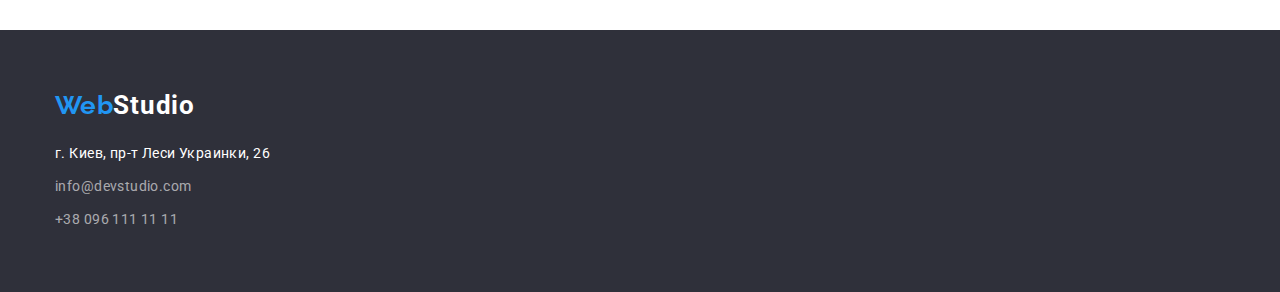
==== commit f1ca24a8: "Final" ====
--- a/portfolio.html
+++ b/portfolio.html
@@ -98,8 +98,10 @@
                 alt="Технокряк"
                 width="370"
               />
-              <h2 class="project-name">Технокряк</h2>
-              <p class="signature-gray">Веб-сайт</p>
+              <div class="gallery-info">
+                <h2 class="project-name">Технокряк</h2>
+                <p class="signature-gray">Веб-сайт</p>
+              </div>
             </li>
             <li class="item">
               <img
@@ -108,10 +110,12 @@
                 alt="Постер New Orlean vs Golden Star"
                 width="370"
               />
-              <h2 class="project-name">
-                Постер <span lang="en"> New Orlean vs Golden Star</span>
-              </h2>
-              <p class="signature-gray">Дизайн</p>
+              <div class="gallery-info">
+                <h2 class="project-name">
+                  Постер <span lang="en"> New Orlean vs Golden Star</span>
+                </h2>
+                <p class="signature-gray">Дизайн</p>
+              </div>
             </li>
             <li class="item">
               <img
@@ -120,10 +124,12 @@
                 alt="Ресторан Seafood"
                 width="370"
               />
-              <h2 class="project-name">
-                Ресторан <span lang="en"> Seafood</span>
-              </h2>
-              <p class="signature-gray">Приложение</p>
+              <div class="gallery-info">
+                <h2 class="project-name">
+                  Ресторан <span lang="en"> Seafood</span>
+                </h2>
+                <p class="signature-gray">Приложение</p>
+              </div>
             </li>
             <li class="item">
               <img
@@ -132,8 +138,12 @@
                 alt="Проект Prime"
                 width="370"
               />
-              <h2 class="project-name">Проект <span lang="en">Prime</span></h2>
-              <p class="signature-gray">Маркетинг</p>
+              <div class="gallery-info">
+                <h2 class="project-name">
+                  Проект <span lang="en">Prime</span>
+                </h2>
+                <p class="signature-gray">Маркетинг</p>
+              </div>
             </li>
             <li class="item">
               <img
@@ -142,8 +152,10 @@
                 alt="Проект Boxes"
                 width="370"
               />
-              <h2 class="project-name">Проект Boxes</h2>
-              <p class="signature-gray">Приложение</p>
+              <div class="gallery-info">
+                <h2 class="project-name">Проект Boxes</h2>
+                <p class="signature-gray">Приложение</p>
+              </div>
             </li>
             <li class="item">
               <img
@@ -152,8 +164,10 @@
                 alt="Inspiration has no Borders"
                 width="370"
               />
-              <h2 class="project-name">Inspiration has no Borders</h2>
-              <p class="signature-gray">Веб-сайт</p>
+              <div class="gallery-info">
+                <h2 class="project-name">Inspiration has no Borders</h2>
+                <p class="signature-gray">Веб-сайт</p>
+              </div>
             </li>
             <li class="item">
               <img
@@ -162,8 +176,10 @@
                 alt="Издание Limited Edition"
                 width="370"
               />
-              <h2 class="project-name">Издание Limited Edition</h2>
-              <p class="signature-gray">Дизайн</p>
+              <div class="gallery-info">
+                <h2 class="project-name">Издание Limited Edition</h2>
+                <p class="signature-gray">Дизайн</p>
+              </div>
             </li>
             <li class="item">
               <img
@@ -172,8 +188,10 @@
                 alt="Проект LAB"
                 width="370"
               />
-              <h2 class="project-name">Проект LAB</h2>
-              <p class="signature-gray">Маркетинг</p>
+              <div class="gallery-info">
+                <h2 class="project-name">Проект LAB</h2>
+                <p class="signature-gray">Маркетинг</p>
+              </div>
             </li>
             <li class="item">
               <img
@@ -182,8 +200,10 @@
                 alt="Growing Business"
                 width="370"
               />
-              <h2 class="project-name">Growing Business</h2>
-              <p class="signature-gray">Приложение</p>
+              <div class="gallery-info">
+                <h2 class="project-name">Growing Business</h2>
+                <p class="signature-gray">Приложение</p>
+              </div>
             </li>
           </ul>
         </div>
@@ -203,14 +223,14 @@
         <address>
           <p>
             <a
-              class="address-activity no-lines"
+              class="address-item address-activity no-lines"
               href="https://www.google.com.ua/maps/place/%D0%B1%D1%83%D0%BB.+%D0%9B%D0%B5%D1%81%D0%B8+%D0%A3%D0%BA%D1%80%D0%B0%D0%B8%D0%BD%D0%BA%D0%B8,+26,+%D0%9A%D0%B8%D0%B5%D0%B2,+02000/@50.4265841,30.5361971,17z/data=!3m1!4b1!4m5!3m4!1s0x40d4cf0e033ecbe9:0x57a4dffefec77da0!8m2!3d50.4265807!4d30.5383858?hl=ru&authuser=0"
               >г. Киев, пр-т Леси Украинки, 26</a
             >
           </p>
           <p>
             <a
-              class="contacts-basment no-lines"
+              class="address-item contacts-basment no-lines"
               href="mailto:info@devstudio.com"
               >info@devstudio.com</a
             >
--- a/css/styles.css
+++ b/css/styles.css
@@ -77,13 +77,13 @@
 
 /*Шапка*/
 .head {
-  border-bottom: 1px solid #ececec;
-}
-.head-row {
-  display: flex;
-  align-items: center;
   padding-top: 24px;
   padding-bottom: 25px;
+  border-bottom: 1px solid #ececec;
+}
+.head-row {
+  display: flex;
+  align-items: center;
 }
 /*Navigation*/
 .nav-row {
@@ -216,6 +216,7 @@
 }
 /* Описание принципов */
 .principles-description {
+  width: 270px;
   font-size: 14px;
   line-height: 1.71;
   letter-spacing: 0.03em;
@@ -334,6 +335,7 @@
 }
 
 .button-cursor {
+  padding: 6px 22px;
   font-family: Raleway;
   background-color: #f5f4fa;
   font-style: normal;
@@ -369,12 +371,12 @@
   flex-basis: calc(100% / 3 - 30px);
   margin-right: 30px;
   margin-bottom: 30px;
-  padding-bottom: 20px;
-  border-bottom: 1px solid #eeeeee;
-}
-
+}
+.gallery-info {
+  padding: 20px 24px;
+  border: 1px solid #eeeeee;
+}
 .project-name {
-  margin-top: 20px;
   font-weight: bold;
   font-size: 18px;
   line-height: 2;
